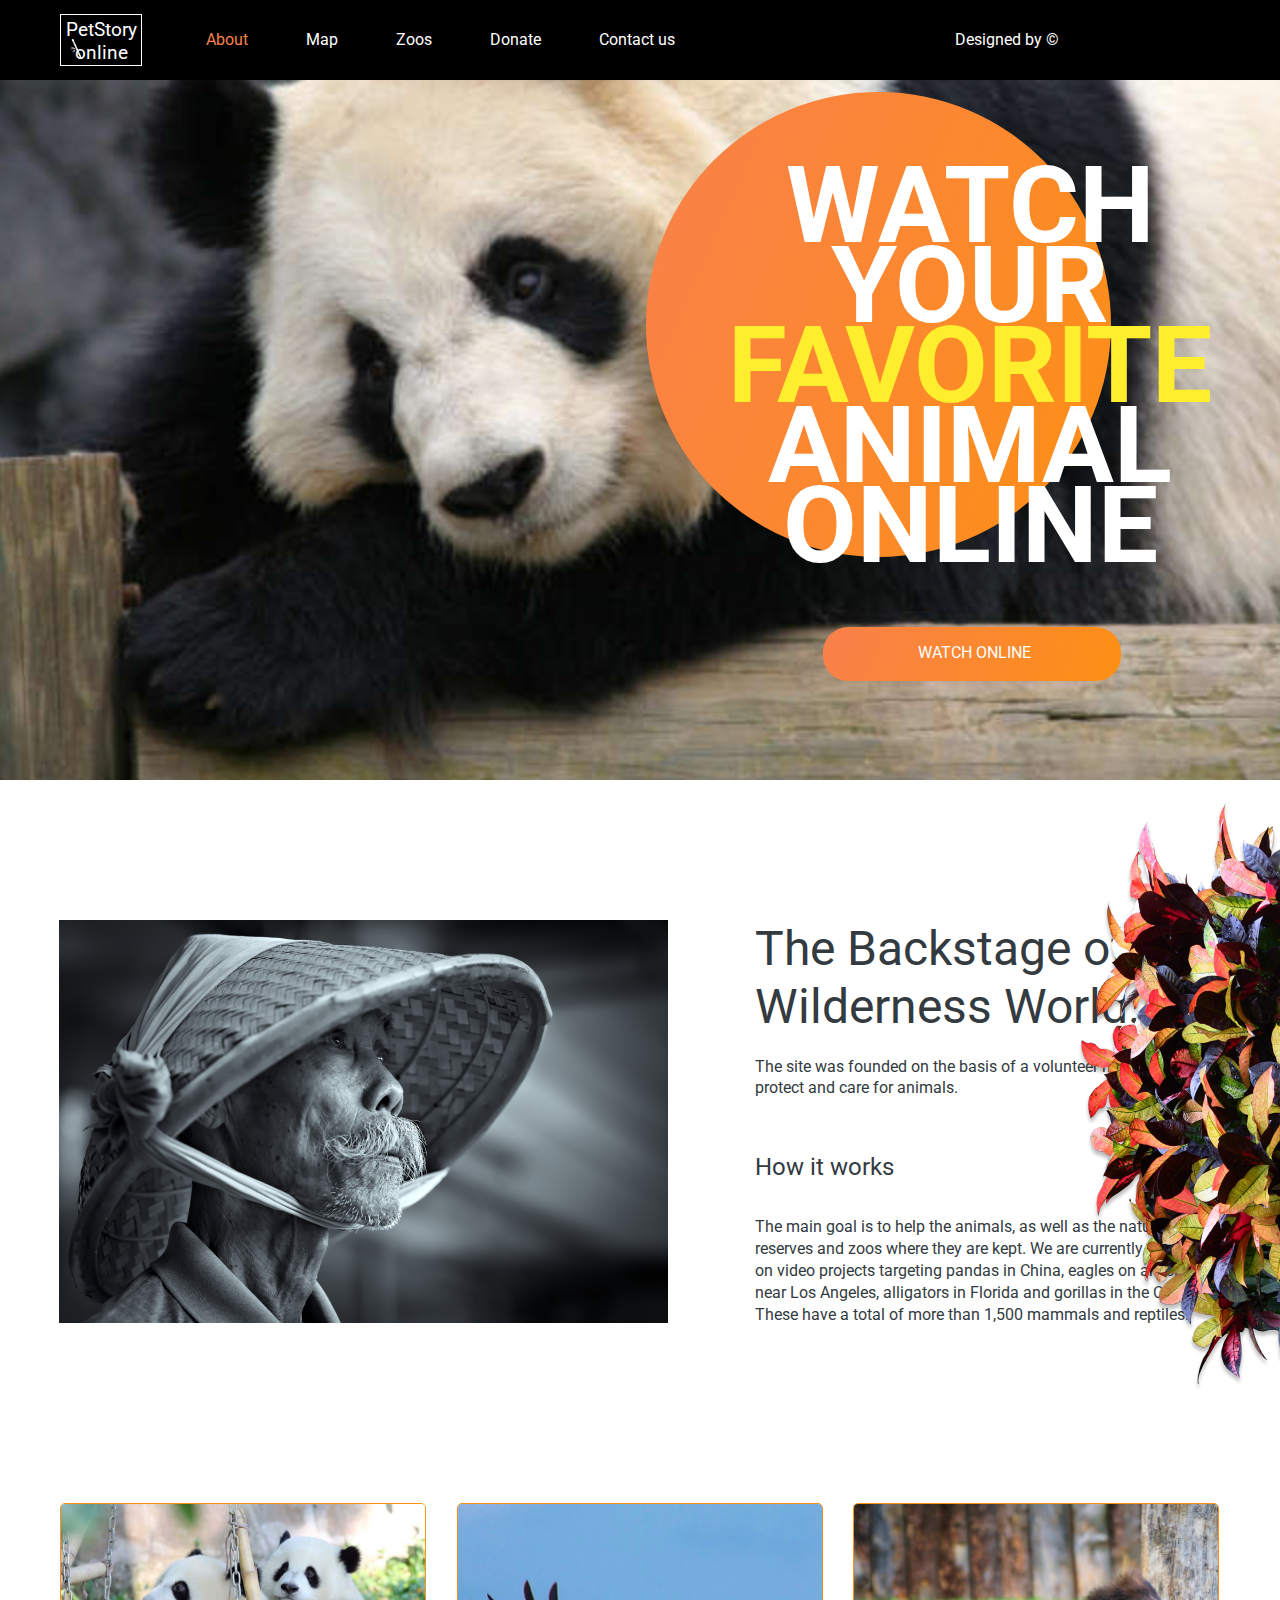
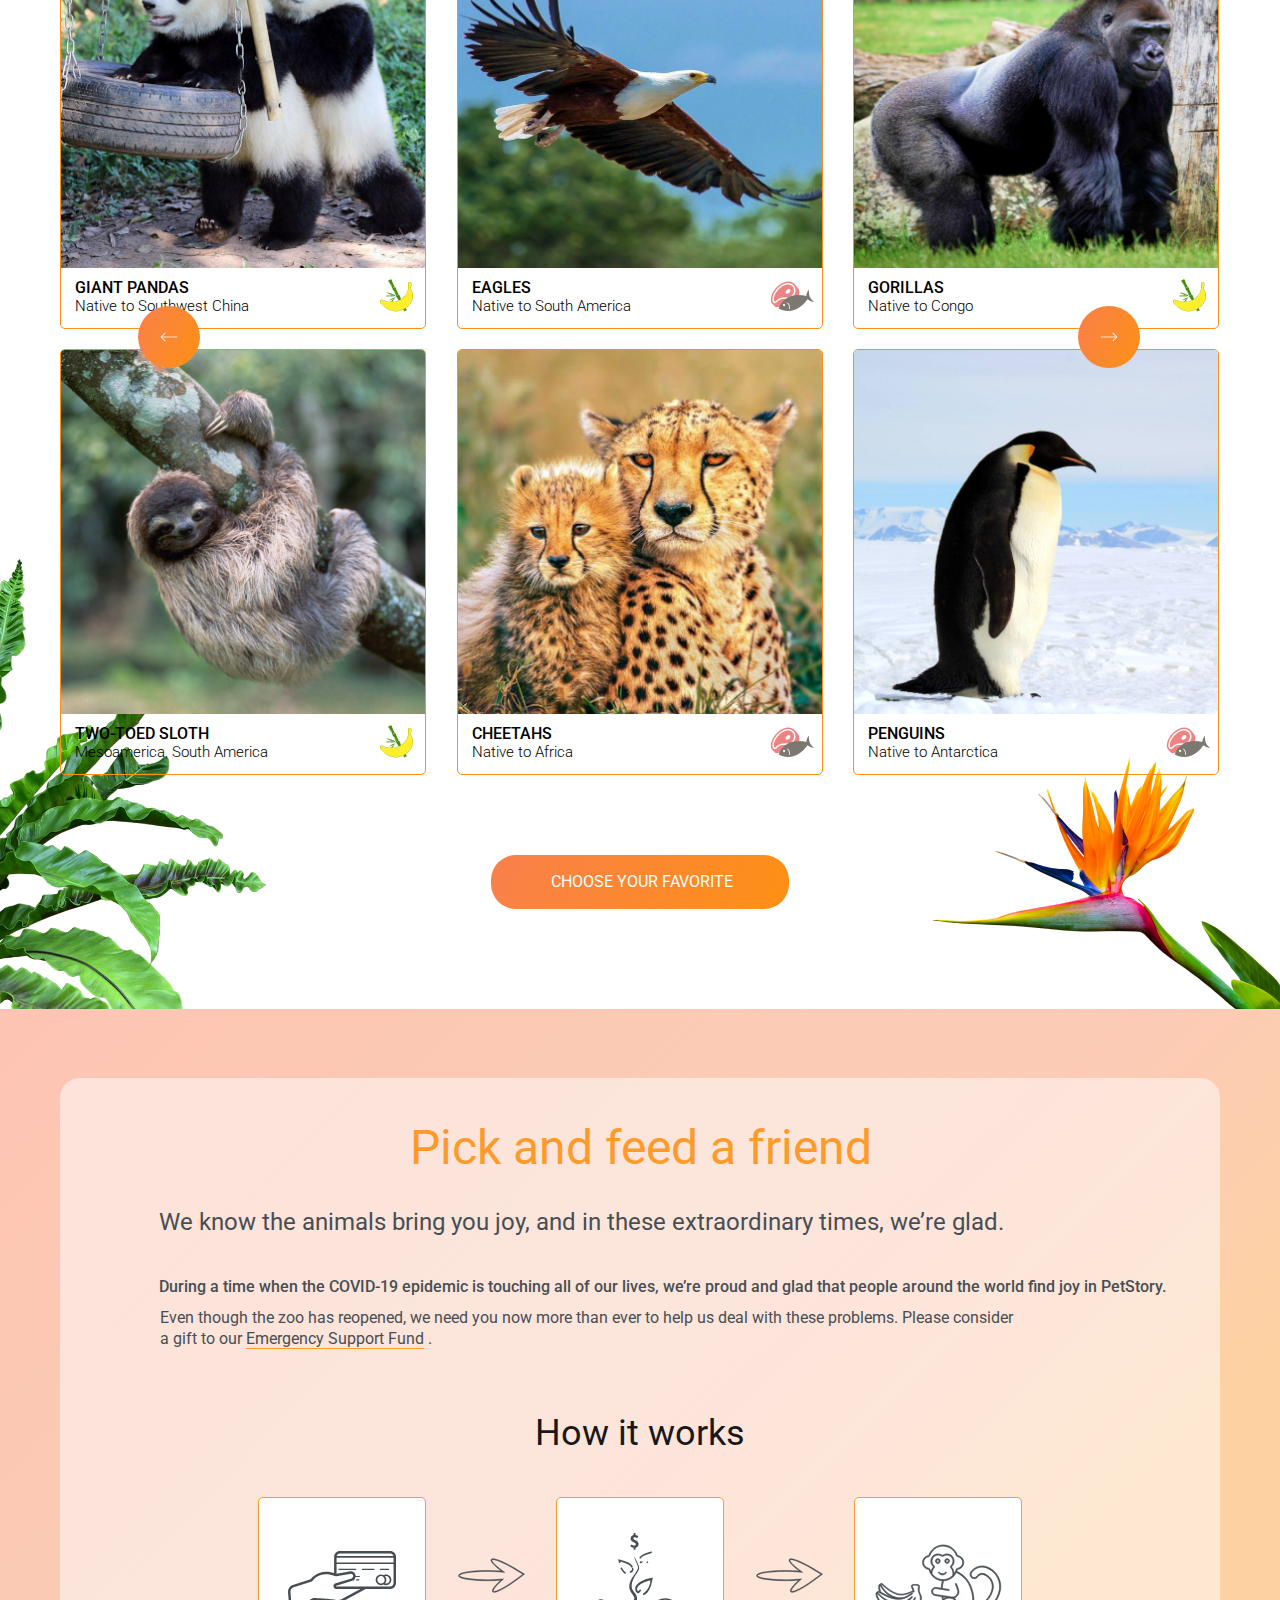
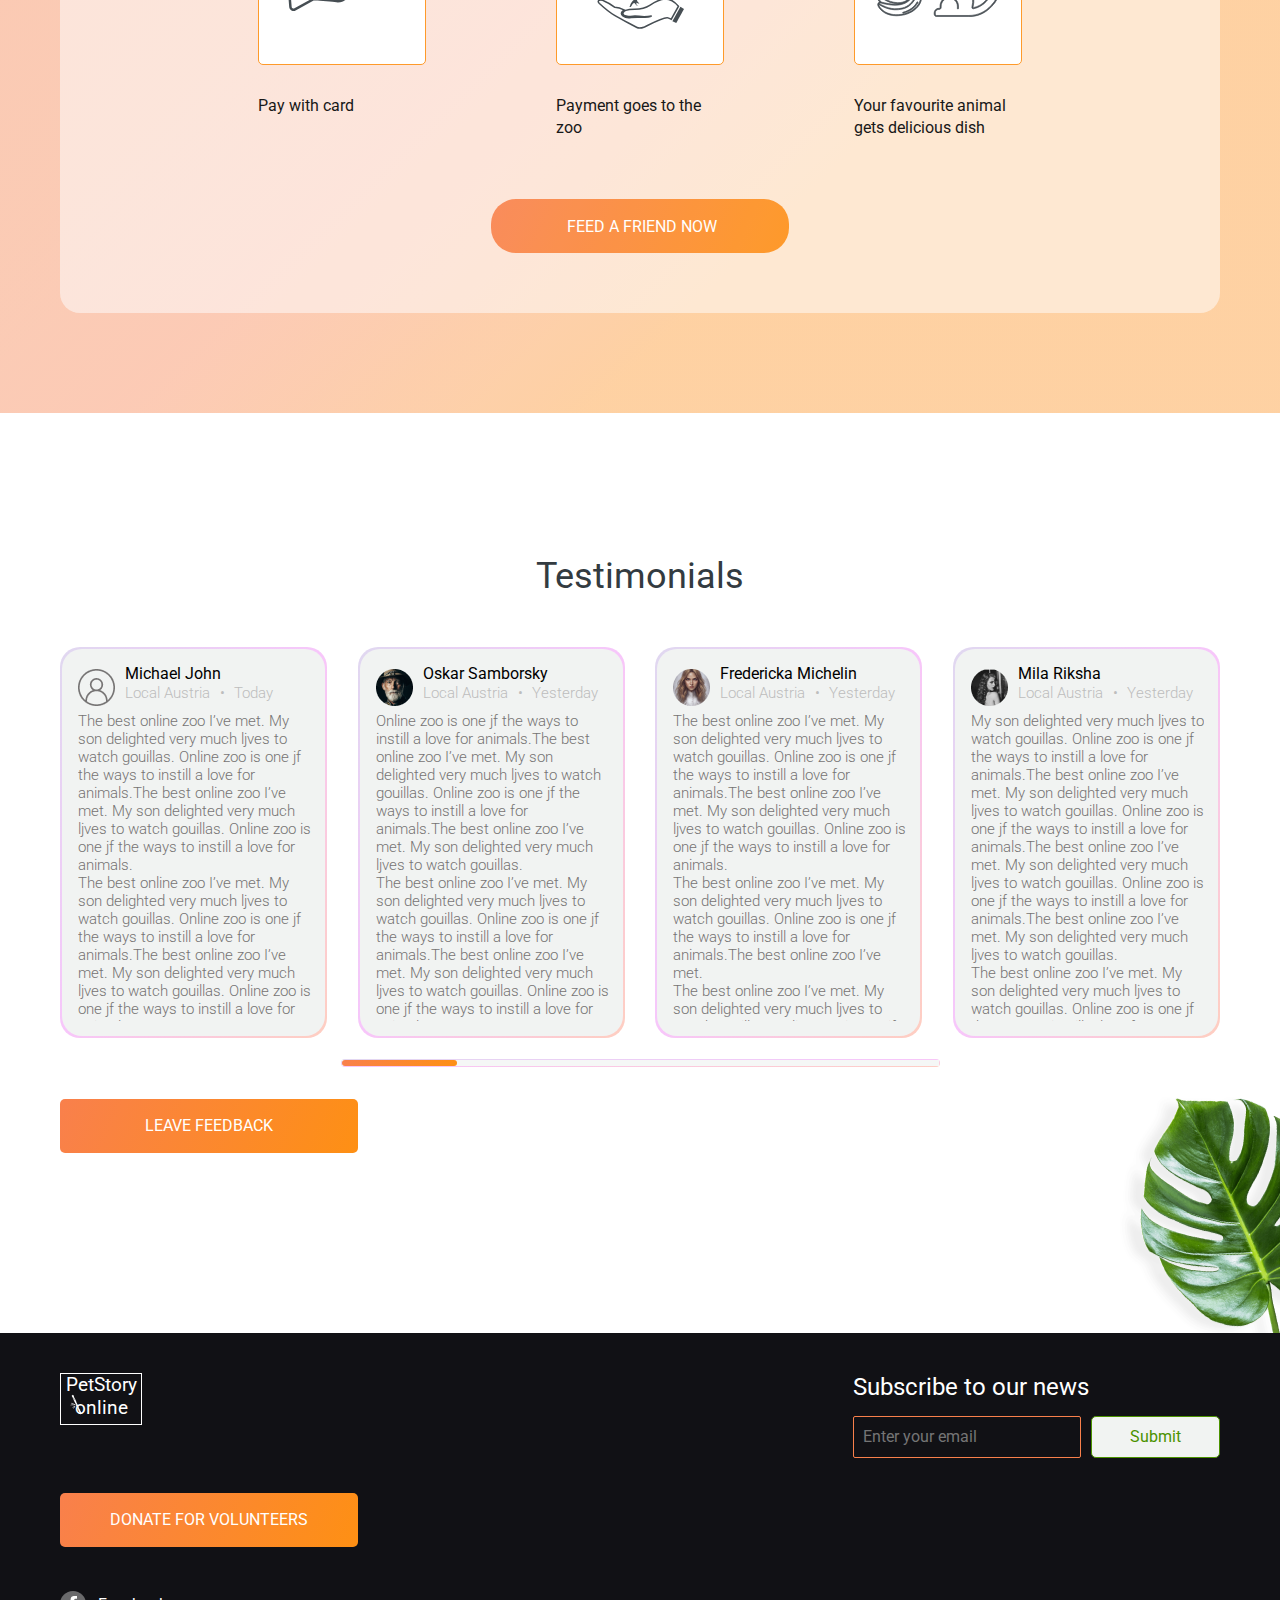
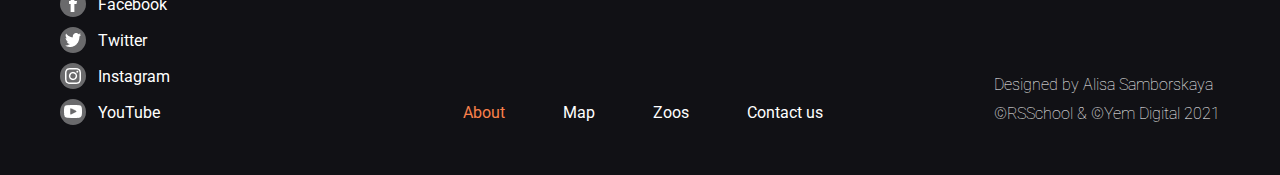
==== pages/main/index.html @ 0a49f2f3 "docs: upload files to gh" ====
<!DOCTYPE html>
<html lang="en">
<head>
    <meta charset="UTF-8">
    <meta http-equiv="X-UA-Compatible" content="IE=edge">
    <meta name="viewport" content="width=device-width, initial-scale=1.0">
    <link rel="stylesheet" href="./styles.css">
    <link href="https://fonts.googleapis.com/css2?family=Roboto:wght@300;400;500;700&display=swap" rel="stylesheet">
    <title>Online Zoo
    </title>
</head>
<body>
    <header>
        <div class="banner">
            <nav class="navbar ">
                <div class="container">
                    <a href="./index.html" class="logo">
                        <h1>PetStory online</h1>
                        <img src="../../assets/icons/bamboo.png" alt="bamboo" class="bamboo-icon">
                    </a>
                    <ul class="nav-menu">
                        <li class="menu">
                            <a href="./index.html" class="link">About</a>
                        </li>
                        <li class="menu">
                            <a href="#">Map</a>
                        </li>
                        <li class="menu">
                            <a href="#">Zoos</a>
                        </li>
                        <li class="menu">
                            <a href="../donate/donate.html">Donate</a>
                        </li>
                        <li class="menu">
                            <a href="#">Contact us</a>
                        </li>
                        <li class="menu">
                            <a href="https://www.figma.com/file/jfEFwkXVj1WRq7sUHDr8os/PetStory-online?node-id=0%3A1&t=dqIkm6jCQcQfZmnu-0" class="figma">Designed by ©</a>
                        </li>
                    </ul>
                </div>
            </nav>
            <div class="hero">
                <div class="inner-hero container">
                    <div class="circle">
                        <div class="promo">
                            Watch your <span class="yellow">favorite</span><br>animal online
                        <button class="btn-default">Watch online</button>
                        </div>
                    </div>
                </div>
            </div>
        </div>
    </header>
    <main>
        <section class="backstage">
            <img src="../../assets/images/flower_foto_right.png" alt="flower-photo" class="flower-photo">
            <div class="inner-backstage container">
                <img src="../../assets/images/bamboo-cap.png" alt="man with bamboo cap" class="backstage-img">
                <div class="backstage-content">
                    <h2>The Backstage of the Wilderness World.</h2>
                    <p class="paragraph1">The site was founded on the basis of a volunteer movement to protect and care for animals.</p>
                    <h4 class="line3">How it works </h4>
                    <p class="paragraph2">The main goal is to help the animals, as well as the nature reserves and zoos where they are kept. We are currently working on video projects targeting pandas in China, eagles on an island near Los Angeles, alligators in Florida and gorillas in the Congo. These have a total of more than 1,500 mammals and reptiles.</p>
                </div>
            </div>
        </section>
        <section class="animals">
            <div class="container">
                <div class="animals-tile">
                    <div class="animal-card pandas">
                        <img class="animal-card-photo animal-card-img" src="../../assets/images/pandas.png" alt="pandas">
                        <div class="card-description">
                            <div class="text-holder">
                                <p class="animal-card-name">Giant Pandas</p>
                                <p class="animal-card-habitat">Native to Southwest China</p>
                            </div>
                            <img class="animal-card-food banana" src="../../assets/icons/banana-bamboo_icon.png" alt="banana icon">
                        </div>
                    </div>
                    <div class="animal-card eagle">
                        <img class="animal-card-photo animal-card-img" src="../../assets/images/eagle.png" alt="eagle">
                        <div class="card-description">
                            <div class="text-holder">
                                <p class="animal-card-name">Eagles</p>
                                <p class="animal-card-habitat">Native to South America</p>
                            </div>
                            <img class="animal-card-food meat" src="../../assets/icons/meat-fish_icon.png" alt="meat icon">
                        </div>
                    </div>
                    <div class="animal-card gorilla">
                        <img class="animal-card-photo animal-card-img" src="../../assets/images/gorrila.png" alt="gorilla">
                        <div class="card-description">
                            <div class="text-holder">
                                <p class="animal-card-name">Gorillas</p>
                                <p class="animal-card-habitat">Native to Congo</p>
                            </div>
                            <img class="animal-card-food banana" src="../../assets/icons/banana-bamboo_icon.png" alt="banana icon">
                        </div>
                    </div>
                    <div class="animal-card sloth">
                        <img class="animal-card-photo animal-card-img" src="../../assets/images/sloth.png" alt="sloth">
                        <div class="card-description">
                            <div class="text-holder">
                                <p class="animal-card-name">Two-toed Sloth</p>
                                <p class="animal-card-habitat">Mesoamerica, South America</p>
                            </div>
                            <img class="animal-card-food banana" src="../../assets/icons/banana-bamboo_icon.png" alt="banana icon">
                        </div>
                    </div>
                    <div class="animal-card cheetahs">
                        <img class="animal-card-photo animal-card-img" src="../../assets/images/cheetaz.png" alt="cheetahs">
                        <div class="card-description">
                            <div class="text-holder">
                                <p class="animal-card-name">Cheetahs</p>
                                <p class="animal-card-habitat">Native to Africa</p>
                            </div>
                            <img class="animal-card-food meat" src="../../assets/icons/meat-fish_icon.png" alt="meat icon">
                        </div>
                    </div>
                    <div class="animal-card gorilla2">
                        <img class="animal-card-photo animal-card-img" src="../../assets/images/gorrila.png" alt="gorilla">
                        <div class="card-description">
                            <div class="text-holder">
                                <p class="animal-card-name">Gorillas</p>
                                <p class="animal-card-habitat">Native to Congo</p>
                            </div>
                            <img class="animal-card-food banana" src="../../assets/icons/banana-bamboo_icon.png" alt="banana icon">
                        </div>
                    </div>
                    <div class="animal-card aligator">
                        <img class="animal-card-photo animal-card-img" src="../../assets/images/aligator.png" alt="aligator">
                        <div class="card-description">
                            <div class="text-holder">
                                <p class="animal-card-name">Alligators</p>
                                <p class="animal-card-habitat">Native to Southeastern U. S.</p>
                            </div>
                            <img class="animal-card-food meat" src="../../assets/icons/meat-fish_icon.png" alt="meat icon">
                        </div>
                    </div>
                    <div class="animal-card penguin">
                        <img class="animal-card-photo animal-card-img" src="../../assets/images/penguin.png" alt="penguin">
                        <div class="card-description">
                            <div class="text-holder">
                                <p class="animal-card-name">Penguins</p>
                                <p class="animal-card-habitat">Native to Antarctica</p>
                            </div>
                            <img class="animal-card-food meat" src="../../assets/icons/meat-fish_icon.png" alt="meat icon">
                        </div>
                    </div>
                </div>
                <button class="btn-default">Choose your favorite</button>
            </div>
            <div class="arrows arrow-bubble arrow-left">
                <img src="../../assets/icons/left-arrow.png" alt="left arrow">
            </div>
            <div class="arrows arrow-bubble arrow-right">
                <img src="../../assets/icons/right-arrow.png" alt="right arrow">
            </div>
        </section>
        <section class="pick-and-feed">
            <div class="inner-pick-feed container">
                <h2>Pick and feed a friend</h2>
                <div class="pick-and-feed-text-block">
                    <p class="subtitle1">We know the animals bring you joy, and in these extraordinary times, we’re glad.</p>
                    <p class="subtitle2">During a time when the COVID-19 epidemic is touching all of our lives, we’re proud and glad that people around the world find joy in PetStory.</p>
                    <p class="subtitle3">Even though the zoo has reopened, we need you now more than ever to help us deal with these problems. Please consider a gift to our <a href="../donate/donate.html">Emergency Support Fund</a> .</p>
                </div>
                <h3>How it works</h3>
                <div class="payment-scheme container">
                    <div class="payment-block">
                        <div class="payment-block-pic">
                            <img src="../../assets/icons/pay.svg" alt="pay icon">
                        </div>
                        <p class="payment-block-description">Pay with card</p>
                    </div>
                    <img class="white-arrow" src="../../assets/icons/pick-arrow-white.svg" alt="arrow">
                    <div class="payment-block">
                        <div class="payment-block-pic">
                            <img src="../../assets/icons/pay_hand.svg" alt="pay icon">
                        </div>
                        <p class="payment-block-description">Payment goes to the zoo</p>
                    </div>
                    <img class="white-arrow" src="../../assets/icons/pick-arrow-white.svg" alt="arrow">
                    <div class="payment-block">
                        <div class="payment-block-pic">
                            <img src="../../assets/icons/monkey.svg" alt="pay icon">
                        </div>
                        <p class="payment-block-description">Your favourite animal gets delicious dish</p>
                    </div>
                </div>
                <a href="../donate/donate.html">
                    <button class="btn-default">Feed a friend now</button>
                </a>
            </div>
        </section>
        <section class="testimonials">
            <div class="inner-testimonials container">
                <h3>Testimonials</h3>
                <div class="testimonials-block">
                    <div class="testimonial-cards-block">
                        <a href="#" class="testimonial-card">
                            <div class="testimonial-card-content">
                                <div class="testimonial-card-header">
                                    <img class="user-picture" src="../../assets/icons/user1.png" alt="user picture">
                                    <div class="card-header-text">
                                        <div class="header-text-name">Michael John</div>
                                        <div class="header-text-location">Local Austria
                                            <span class="dot">•</span>
                                        </div>
                                        <div class="header-text-time">Today</div>
                                    </div>
                                </div>
                                <p class="testimonial-text">The best online zoo I’ve met. My son delighted very much ljves to watch gouillas. Online zoo is one jf the ways to instill a love for animals.The best online zoo I’ve met. My son delighted very much ljves to watch gouillas. Online zoo is one jf the ways to instill a love for animals. <br>
                                    The best online zoo I’ve met. My son delighted very much ljves to watch gouillas. Online zoo is one jf the ways to instill a love for animals.The best online zoo I’ve met. My son delighted very much ljves to watch gouillas. Online zoo is one jf the ways to instill a love for animals.
                                </p>
                            </div>
                        </a>
                        <a href="#" class="testimonial-card">
                            <div class="testimonial-card-content">
                                <div class="testimonial-card-header">
                                    <img class="user-picture" src="../../assets/icons/user2.png" alt="user picture">
                                    <div class="card-header-text">
                                        <div class="header-text-name">Oskar Samborsky</div>
                                        <div class="header-text-location">Local Austria
                                            <span class="dot">•</span>
                                        </div>
                                        <div class="header-text-time">Yesterday</div>
                                    </div>
                                </div>
                                <p class="testimonial-text">Online zoo is one jf the ways to instill a love for animals.The best online zoo I’ve met. My son delighted very much ljves to watch gouillas. Online zoo is one jf the ways to instill a love for animals.The best online zoo I’ve met. My son delighted very much ljves to watch gouillas. <br>
                                    The best online zoo I’ve met. My son delighted very much ljves to watch gouillas. Online zoo is one jf the ways to instill a love for animals.The best online zoo I’ve met. My son delighted very much ljves to watch gouillas. Online zoo is one jf the ways to instill a love for animals.<br>
                                    The best online zoo I’ve met. My son delighted very much ljves to watch gouillas. Online zoo is one jf the ways to instill a love for animals.The best online zoo I’ve met. My son delighted very much ljves to watch gouillas. Online zoo is one jf the ways to instill a love for animals.
                                </p>
                            </div>
                        </a>
                        <a href="#" class="testimonial-card">
                            <div class="testimonial-card-content">
                                <div class="testimonial-card-header">
                                    <img class="user-picture" src="../../assets/icons/user3.png" alt="user picture">
                                    <div class="card-header-text">
                                        <div class="header-text-name">Fredericka Michelin</div>
                                        <div class="header-text-location">Local Austria
                                            <span class="dot">•</span>
                                        </div>
                                        <div class="header-text-time">Yesterday</div>
                                    </div>
                                </div>
                                <p class="testimonial-text">The best online zoo I’ve met. My son delighted very much ljves to watch gouillas. Online zoo is one jf the ways to instill a love for animals.The best online zoo I’ve met. My son delighted very much ljves to watch gouillas. Online zoo is one jf the ways to instill a love for animals.<br>
                                    The best online zoo I’ve met. My son delighted very much ljves to watch gouillas. Online zoo is one jf the ways to instill a love for animals.The best online zoo I’ve met.<br>
                                    The best online zoo I’ve met. My son delighted very much ljves to watch gouillas. Online zoo is one jf the ways to instill a love for animals.The best online zoo I’ve met. My son delighted very much ljves to watch gouillas. Online zoo is one jf the ways to instill a love for animals.
                                </p>
                            </div>
                        </a>
                        <a href="#" class="testimonial-card">
                            <div class="testimonial-card-content">
                                <div class="testimonial-card-header">
                                    <img class="user-picture" src="../../assets/icons/user4.png" alt="user picture">
                                    <div class="card-header-text">
                                        <div class="header-text-name">Mila Riksha</div>
                                        <div class="header-text-location">Local Austria
                                            <span class="dot">•</span>
                                        </div>
                                        <div class="header-text-time">Yesterday</div>
                                    </div>
                                </div>
                                <p class="testimonial-text">My son delighted very much ljves to watch gouillas. Online zoo is one jf the ways to instill a love for animals.The best online zoo I’ve met. My son delighted very much ljves to watch gouillas. Online zoo is one jf the ways to instill a love for animals.The best online zoo I’ve met. My son delighted very much ljves to watch gouillas. Online zoo is one jf the ways to instill a love for animals.The best online zoo I’ve met. My son delighted very much ljves to watch gouillas.<br>
                                    The best online zoo I’ve met. My son delighted very much ljves to watch gouillas. Online zoo is one jf the ways to instill a love for animals.The best online zoo I’ve met. My son delighted very much ljves to watch gouillas. Online zoo is one jf the ways to instill a love for animals.
                                </p>
                            </div>
                        </a>
                    </div>
                    <div class="slider">
                        <input class="progress-bar" type="range" min="0" max="7" value="0" step="1">
                    </div>
                </div>
                <button class="btn-square"> Leave feedback</button>
            </div>
        </section>
    </main>
    <footer class="footer">
        <div class="inner-footer container">
            <div class="footer-top">
                <div class="footer-top-left">
                    <div class="footer-logo">
                        <a href="./index.html">
                            <h4 class="footer-logo-text">PetStory online</h4>
                            <img class="footer-logo-icon" src="../../assets/icons/bamboo.png" alt="bamboo icon">
                        </a>
                    </div>
                    <div class="donate-btn">
                        <a href="../donate/donate.html">
                            <button class="btn-square">Donate for volunteers</button>
                        </a>
                    </div>
                </div>
                <div class="footer-top-right">
                    <p class="subscribe">Subscribe to our news</p>
                    <form class="form" action>
                        <label for="email">
                            <input class="email" type="email" id="email" placeholder="Enter your email" required>
                        </label>
                        <button class="btn-submit" type="submit">Submit</button>
                    </form>
                </div>
            </div>
            <div class="footer-bottom">
                <div class="footer-bottom-left">
                    <div class="social-networs">
                        <a href="https://www.facebook.com" class="network-item">
                            <div class="network-icon">
                                <img src="../../assets/icons/facebook.png" alt="facebook">
                            </div>
                            <div class="network-title">Facebook</div>
                        </a>
                        <a href="https://www.twitter.com" class="network-item">
                            <div class="network-icon">
                                <img src="../../assets/icons/twitter.png" alt="twitter">
                            </div>
                            <div class="network-title">Twitter</div>
                        </a>
                        <a href="https://www.instagram.com" class="network-item">
                            <div class="network-icon">
                                <img src="../../assets/icons/instagram.png" alt="instagram">
                            </div>
                            <div class="network-title">Instagram</div>
                        </a>
                        <a href="https://www.youtube.com" class="network-item">
                            <div class="network-icon">
                                <img src="../../assets/icons/youtube.png" alt="youtube">
                            </div>
                            <div class="network-title">YouTube</div>
                        </a>
                    </div>
                </div>
                <div class="footer-nav">
                    <nav class="footer-navbar">
                        <ul class="footer-menu">
                            <li class="footer-menu-item">
                                <a href="./index.html" class="link">About</a>
                            </li>
                            <li class="footer-menu-item">
                                <a href="#">Map</a>
                            </li>
                            <li class="footer-menu-item">
                                <a href="#">Zoos</a>
                            </li>
                            <li class="footer-menu-item">
                                <a href="#">Contact us</a>
                            </li>
                        </ul>
                    </nav>
                </div>
                <div class="designed-block">
                    <div class="author">Designed by Alisa Samborskaya</div>
                    <div class="RSS">©RSSchool & ©Yem Digital 2021</div>
                </div>
            </div>
    </footer>
</body>
</html>
---- pages/main/styles.css ----
* {
    margin: 0;
    padding: 0;
    box-sizing: border-box;
}

body {
    font-family: "Roboto", sans-serif;
    font-size: 16px;
}

.container {
    max-width: 1160px;
    margin: 0 auto;
}

@media (max-width: 1220px) {
    .container {
        max-width: calc(100% - 60px);
    }
}

@media (max-width: 768px) {
    .container {
        max-width: calc(100% - 40px);
    }
}

h2 {
    font-weight: 400;
    font-size: 48px;
    line-height: 120%;
}

h3 {
    font-weight: 400;
    font-size: 36px;
    line-height: 130%;
}

.btn-default {
    width: 298px;
    height: 54px;
    background: linear-gradient(113.96deg, #F9804B 1.49%, #FE9013 101.44%);
    border: none;
    border-radius: 25px;
    font-family: "Roboto", sans-serif;
    font-size: 16px;
    line-height: 140%;
    text-align: center;
    text-transform: uppercase;
    color: #FFFFFF;
    cursor: pointer;
}

.btn-square {
    width: 298px;
    height: 54px;
    background: linear-gradient(113.96deg, #F9804B 1.49%, #FE9013 101.44%);
    border: none;
    border-radius: 5px;
    font-family: "Roboto", sans-serif;
    font-size: 16px;
    line-height: 140%;
    text-align: center;
    text-transform: uppercase;
    color: #FFFFFF;
    cursor: pointer;
}

/* header */

.banner {
    position: relative;
    height: 780px;
    background: url(../../assets/images/Giant\ Panda.png) center/cover no-repeat;
}

@media (max-width: 1220px) {
    .banner {
        height: 584px;
    }
}

.navbar {
    position: relative;
    height: 80px;
    background-color: #000;
    z-index: 3;
}

.logo {
    display: inline-block;
    position: relative;
    width: 82px;
    height: 52px;
    text-align: center;
    text-decoration: none;
    top: 14px;
}

h1 {
    font-weight: 400;
    font-size: 19.0245px;
    line-height: 120%;
    color: #fff;
    border: 1.18841px solid #fff;
    padding-top: 4px;
}

.bamboo-icon {
    position: absolute;
    left: 10px;
    top: 24px;
}

.nav-menu {
   display: inline-block;
   list-style: none;
   margin-left: 60px;
}

.menu {
    display: inline-block;
}

.menu:nth-child(n + 1) {
    margin-right: 54px;
}

@media (max-width: 1220px) {
    .menu:nth-child(n + 1) {
        margin-right: 44px;
    }
}

.menu:last-of-type {
    position: absolute;
    right: 167px;
}

@media (max-width: 1220px) {
    .menu:last-of-type {
        right: -13px;
    }
}

.menu a {
    line-height: 140%;
    color: #fff;
    text-decoration: none;
}

.menu:first-child .link {
    color: #F9804B;
}

.inner-hero {
    position: relative;
}

.circle {
    position: relative;
    width: 465px;
    height: 465px;
    left: 586px;
    top: 12px;
    background: linear-gradient(113.96deg, #F9804B 1.49%, #FE9013 101.44%);
    border-radius: 50%;
}

@media (max-width: 1220px) {
    .circle {
        width: 367px;
        height: 367px;
        left: 426px;
        top: -10px;
    }
}

.promo {
    position: absolute;
    width: 500.31px;
    height: 400px;
    left: 74px;
    top: 74px;
    font-weight: 700;
    font-size: 106.5px;
    line-height: 75%;
    text-align: center;
    text-transform: uppercase;
    color: #fff;
}

@media (max-width: 1220px) {
    .promo {
        width: 400.25px;
        height: 320px;
        font-size: 85px;
        left: 58px;
        top: 55px;
    }
}

.yellow {
    color: #FFEE2E;
}

.circle .btn-default {
    position: relative;
    top: 17px;
    left: 2px;
    padding-left: 4px;
}

@media (max-width: 1220px) {
    .hero .btn-default {
        left: 0;
        top: 11px;
    }
}

/* backstage */

.backstage {
    position: relative;
}
.flower-photo {
    position: absolute;
    right: 0;
    top: 12px;
}

@media (max-width: 1220px) {
    .flower-photo {
        display: none;
    }
}

.inner-backstage {
    display: grid;
    grid-template-columns: 1fr 1fr;
    gap: 87px;
    align-items: center;
    padding-top: 140px;
    padding-bottom: 90px;
}

@media (max-width: 1220px) {
    .inner-backstage {
        gap: 32px;
        padding-top: 100px;
        padding-bottom: 100px;
    }
}

.backstage-content {
    color: #333B41;
    height: 403px;
}

@media (max-width:1220px) {
    .backstage-content {
        height: 427px;
    }
}

.backstage-img {
    width: 609px;
    height: 403px;
    margin-left: -1px;
}

@media (max-width: 1220px) {
    .backstage-img {
        width: 455px;
        height: 408px;
        object-fit: cover;
    }
}

.paragraph1 {
    padding-top: 22px;
    font-weight: 400;
    line-height: 130%;
}

.line3 {
    font-weight: 400;
    font-size: 24px;
    line-height: 120%;
    padding-top: 54px;
}

.paragraph2 {
    font-style: normal;
    font-size: 16px;
    padding-top: 34px;
    font-weight: 400;
    line-height: 138%;
}

/* animal-cards */

.animals {
    position: relative;
    background: url(../../assets/images/palm_foto.png) bottom 0 left 0, url(../../assets/images/strelitzia.png) bottom 0 right 0;
    background-repeat: no-repeat;
    padding-top: 90px;
    padding-bottom: 84px;
}

@media (max-width: 1220px) {
    .animals {
        padding-top: 42px;
        background: url(../../assets/images/palm_foto\(2\).png) bottom 0 left 0, url(../../assets/images/strelitzia.png) bottom right/ 241px 180px;
        background-repeat: no-repeat;
        padding-bottom: 124px;
    }
}

.animals-tile {
    display: grid;
    grid-template-columns: repeat(3, 1fr);
    gap: 20px 30px;
    height: 872px;
}

@media (max-width: 1220px) {
    .animals-tile {
        height: 801px;
        gap: 92px 29px;
    }
}

.animal-card {
    position: relative;
    height: 426px;
    width: 366px;
    border: 1px solid #FE9013;
    border-radius: 5px;
    overflow: hidden;
}

@media (max-width: 1220px) {
    .animal-card {
        height: 354px;
        width: 294px;
    }
}

.gorilla2, .aligator {
    display: none;
}

@media (max-width: 1220px) {
    .pandas {
        display: block;
    }
    .eagle {
        display: block;
    }
    .gorilla {
        display: none;
    }
    .sloth {
        display: none;
    }
    .cheetahs {
        display: block;
    }
    .gorilla2 {
        display: block;
    }
    .aligator {
        display: block;
    }
}

.animal-card-photo {
    width: 100%;
}

.card-description {
    display: flex;
    justify-content: space-between;
    height: 60px;
    padding-top: 5px;
    padding-left: 14px;
}

@media (max-width: 1220px) {
    .card-description {
        padding-top: 5px;
        padding-left: 16px;
    }
}

.animal-card-name {
    font-weight: 500;
    font-size: 16px;
    line-height: 140%;
    text-transform: uppercase;
    color: #000;
}

.animal-card-habitat {
    font-weight: 300;
    font-size: 15px;
    line-height: 95%;
    color: #000;
}

.animal-card-food.meat {
   height: 100%;
   padding-right: 8px;
   padding-bottom: 17px;
}

.animal-card-food.banana {
    height: 100%;
    padding: 2px 12px 16px 5px;
}

.animals .btn-default {
    display: block;
    margin: 80px auto 16px;
    padding-left: 4px;
}

.arrows {
    display: flex;
    justify-content: space-between;
    position: absolute;
}

.arrow-bubble {
    width: 62px;
    height: 62px;
    top: 493px;
    display: flex;
    align-items: center;
    justify-content: center;
    border-radius: 50%;
    background: linear-gradient(113.96deg, #F9804B 1.49%, #FE9013 101.44%);
    cursor: pointer;
}

.arrow-left {
    left: 138px;
}

@media (max-width: 1220px) {
    .arrow-left {
        left: 353px;
        top: 411px;
    }
}

.arrow-right {
    right: 140px;
}

@media (max-width: 1220px) {
    .arrow-right {
        right: 352px;
        top: 411px;
    }
}

/* pick and feed */

.pick-and-feed {
    background: linear-gradient( 315.75deg, rgba(254, 210, 144, 0.7) 30.06%, #febdab 100.95%, rgba(254, 210, 144, 0.7) 106.36% ), linear-gradient( 315.75deg, rgba(254, 189, 171, 0.74) 30.06%, rgba(243, 169, 248, 0.66) 50.74%, #e0d8f0 80.49%, #eaf7fe 127.9%, #eaf7fe 149.54% ), linear-gradient( 315.75deg, rgba(254, 189, 171, 0.74) 30.06%, rgba(243, 169, 248, 0.66) 50.74%, #e0d8f0 80.49%, #eaf7fe 127.9%, #eaf7fe 149.54% );
    opacity: 0.9;
    padding-top: 69px;
    padding-bottom: 100px;
}

@media (max-width: 1220px) {
    .pick-and-feed {
        padding-top: 30px;
        padding-bottom: 50px;
    }
}

.inner-pick-feed {
    height: 835px;
    background: rgba(253, 253, 255, 0.52);
    border-radius: 20px;
    padding-top: 41px;
    padding-bottom: 16px;
}

@media (max-width: 1220px) {
    .inner-pick-feed {
        height: 796px;
        padding-top: 30px;
    }
}

.inner-pick-feed h2 {
    color: #FE9013;
    text-align: center;
    padding-left: 2px;
}

.pick-and-feed-text-block {
    color: #333B41;
    margin-left: 99px;
    margin-bottom: 60px;
}

@media (max-width: 1220px) {
    .pick-and-feed-text-block {
    margin-left: 49px;
    margin-bottom: 40px;
    }
}

.inner-pick-feed .subtitle1 {
    font-weight: 400;
    font-size: 24px;
    line-height: 120%;
    padding-top: 31px;
}

@media (max-width: 1220px) {
    .inner-pick-feed .subtitle1 {
        padding-top: 21px;
    }
}

.inner-pick-feed .subtitle2 {
    font-weight: 500;
    font-size: 16px;
    line-height: 130%;
    padding-top: 41px;
}

@media (max-width: 1220px) {
    .inner-pick-feed .subtitle2 {
        padding-top: 21px;
        margin-right: 78px;
    }
}

.inner-pick-feed .subtitle3 {
    font-weight: 400;
    font-size: 16px;
    line-height: 130%;
    padding-top: 10px;
    padding-left: 1px;
    margin-right: 198px;
}

@media (max-width: 1220px) {
    .inner-pick-feed .subtitle3 {
        padding-top: 10px;
        padding-left: 0;
        margin-right: 68px;
    }
}

.inner-pick-feed .subtitle3 a {
    color: #333B41;
    border-bottom: 1px solid #FE9013;
}

.inner-pick-feed h3 {
    margin-bottom: 40px;
    text-align: center;
}

.payment-scheme {
    max-width: 764px;
    display: flex;
    justify-content: space-between;
    margin-bottom: 60px;
}

@media (max-width: 1220px) {
    .payment-scheme {
        margin-bottom: 70px;
    }
}

.payment-block {
    width: 168px;
}

.payment-block-pic {
    width: 168px;
    height: 168px;
    border-radius: 5px;
    border: 1px solid #FE9013;
    background: #fff;
    display: flex;
    justify-content: center;
    align-items: center;
}

.payment-block-description {
    font-weight: 400;
    font-size: 16px;
    line-height: 140%;
    padding-top: 30px;
}

.white-arrow {
    width: 69px;
    height: 35.08px;
    margin-top: 61px;
}

.pick-and-feed a {
    text-decoration-line: none;
}

.inner-pick-feed .btn-default {
    display: block;
    margin: 0 auto;
    padding-left: 4px;
    padding-top: 2px;
}

/* testimonials */

.testimonials {
    background: url(../../assets/images/leaf_foto.png) 100% 126% no-repeat;
}

@media (max-width: 1220px) {
    .testimonials {
        background-position: 100% 116%;
        background-size: 200px 321px;
    }
}

.inner-testimonials {
    padding-top: 140px;
    padding-bottom: 180px;
}

@media (max-width: 1220px) {
    .inner-testimonials {
        padding-top: 100px;
        padding-bottom: 140px;
    }
}

.inner-testimonials h3 {
    color: #333B41;
    text-align: center;
    margin-bottom: 47px;
}

@media (max-width: 1220px) {
    .inner-testimonials h3 {
        margin-bottom: 30px;
    }
}

.testimonials-block {
    display: flex;
    flex-direction: column;
    justify-content: flex-start;
    align-items: center;
    margin-bottom: 32px;
}

@media (max-width: 1220px) {
    .testimonials-block {
        margin-bottom: 52px;
    }
}

.testimonial-cards-block {
    display: grid;
    grid-template-rows: 1fr;
    grid-template-columns: repeat(4, 1fr);
    grid-column-gap: 30px;
    width: 100%;
    overflow: hidden;
}

.testimonial-cards-block a {
    text-decoration: none;
}

.testimonial-card {
    width: 267px;
    height: 391px;
    border-radius: 20px;
    padding: 2px;
    background: linear-gradient( to right bottom, rgb(224, 216, 240), rgba(243, 169, 248, 0.66), rgba(254, 189, 171, 0.74) );
}

@media (max-width: 1220px) {
    .testimonial-card {
        width: 293px;
    }
}

.testimonial-card-content {
    height: 100%;
    width: 100%;
    background: #F1F3F2;
    border-radius: 20px;
    padding: 15px 14px 19px 16px;
    overflow: hidden;
}

@media (max-width: 1220px) {
    .testimonial-card-content {
        padding: 15px 16px 19px 16px;
    }
}

.testimonial-card-header {
    display: flex;
    justify-content: flex-start;
    align-items: center;
}

.card-header-text {
    padding-left: 10px;
    padding-bottom: 10px;
}

.header-text-name {
    font-weight: 400;
    font-size: 16px;
    line-height: 120%;
    color: #000;
}

.header-text-location,
.header-text-time {
    font-weight: 300;
    font-size: 15px;
    line-height: 120%;
    color: #BDBDBD;
    display: inline-block;
}

.dot {
    padding-left: 6px;
    padding-right: 5px;
}

.testimonial-text {
    height: 309px;
    font-weight: 300;
    font-size: 15px;
    line-height: 120%;
    text-align: left;
    text-decoration: none;
    color: #767474;
    overflow: hidden;
}

.slider {
    width: 599px;
    height: 8px;
    border-radius: 5px;
    background: linear-gradient(to right bottom, rgb(224, 216, 240), rgba(243, 169, 248, 0.66), rgba(254, 189, 171, 0.74));
    padding: 1px;
    margin-top: 21px;
}

@media (max-width: 1220px) {
    .slider {
        width: 390px;
        margin-top: 20px;
    }
}

.progress-bar {
    appearance: none;
    width: 100%;
    height: 100%;
    display: block;
    background: #F5F7F6;
}

.progress-bar::-webkit-slider-thumb {
    border-radius: 5px;
    height: 6px;
    width: 115.19px;
    background: linear-gradient(113.96deg, #f9804b 1.49%, #fe9013 101.44%);
    border: none;
    cursor: pointer;
    appearance: none;
}

@media (max-width: 1220px) {
    .progress-bar::-webkit-slider-thumb {
        width: 75px;
    }
}

.progress-bar::-webkit-slider-thumb:hover {
    background: #e47209;
}

.progress-bar::-webkit-slider-thumb:active {
    background: #4b9200;
}

/* footer */

.footer {
    background: #111115;
}

.inner-footer {
    padding-top: 40px;
    padding-bottom: 50px;
}

@media (max-width: 1220px) {
    .inner-footer {
        padding-top: 41px;
    }
}

.footer-top {
    display: flex;
    justify-content: space-between;
}

@media (max-width: 1220px) {
    .footer-top-right {
        padding-right: 32px;
    }
}

.footer-logo {
    position: relative;
    width: 82px;
    height: 52px;
    border: 1.18841px solid #fff;
    text-decoration: none;
    margin-bottom: 68px;
}

.footer-logo-text {
    font-weight: 400;
    font-size: 19.01px;
    line-height: 120%;
    text-align: center;
    color: #fff;
}

.footer-logo a {
    text-decoration: none;
}

.footer-logo-icon {
    position: absolute;
    bottom: 9px;
    left: 9px;
}

.donate-btn {
    margin-bottom: 44px;
}

@media (max-width: 1220px) {
    .donate-btn {
        margin-bottom: 46px;
    }
}

.subscribe {
    font-weight: 400;
    font-size: 24px;
    line-height: 120%;
    color: #fff;
    padding-bottom: 14px;
}

.form .email {
    width: 228px;
    height: 42px;
    margin-right: 6px;
    padding-left: 9px;
    border-radius: 2px;
    border: 0.7px solid;
    border-color: #f9804b;
    background-color: transparent;
    font-weight: 400;
    font-size: 16px;
    line-height: 120%;
    font-family: "Roboto", sans-serif;
    color: #bdbdbd;
}

.btn-submit {
    width: 129px;
    height: 42px;
    background: #f1f3f2;
    border: 1px solid #4b9200;
    border-radius: 5px;
    font-weight: 400;
    font-size: 16px;
    line-height: 120%;
    color: #4b9200;
    cursor: pointer;
    font-family: "Roboto", sans-serif;
}

.footer-bottom {
    display: flex;
    justify-content: space-between;
    align-items: flex-end;
}

@media (max-width: 1220px) {
    .footer-bottom-left {
        padding-left: 1px;
    }
}

.network-item {
    display: flex;
    width: 110px;
    text-decoration: none;
}

.network-item:nth-child(n + 2) {
    margin-top: 10px;
}

.network-icon {
    width: 26px;
    height: 26px;
    display: flex;
    justify-content: center;
    align-items: center;
    border-radius: 50%;
    background: rgba(196, 196, 196, 0.5);
}

.network-title {
    margin-left: 12px;
    align-self: flex-end;
    font-weight: 400;
    font-size: 16px;
    line-height: 140%;
    color: #fff;
}

.footer-navbar {
    display: inline-block;
 }

 .footer-menu {
    display: flex;
    vertical-align: middle;
    margin-left: 64px;
    list-style: none;
}

@media (max-width: 1220px) {
    .footer-menu {
        margin-left: 45px;
    }
}

.footer-menu-item:nth-child(n + 1) {
     margin-left: 58px;
 }

 @media (max-width: 1220px) {
    .footer-menu-item:nth-child(n + 1) {
        margin-left: 48px;
    }
 }

.footer-menu-item a {
     line-height: 140%;
     color: #fff;
     text-decoration: none;
}

.footer-menu-item:first-child .link {
     color: #F9804B;
}

.designed-block {
    font-weight: 100;
    font-size: 16px;
    line-height: 130%;
    color: #fff;
}

.author {
    margin-bottom: 8px;
}

@media (max-width: 1220px) {
    .author {
        margin-bottom: 10px;
    }
}
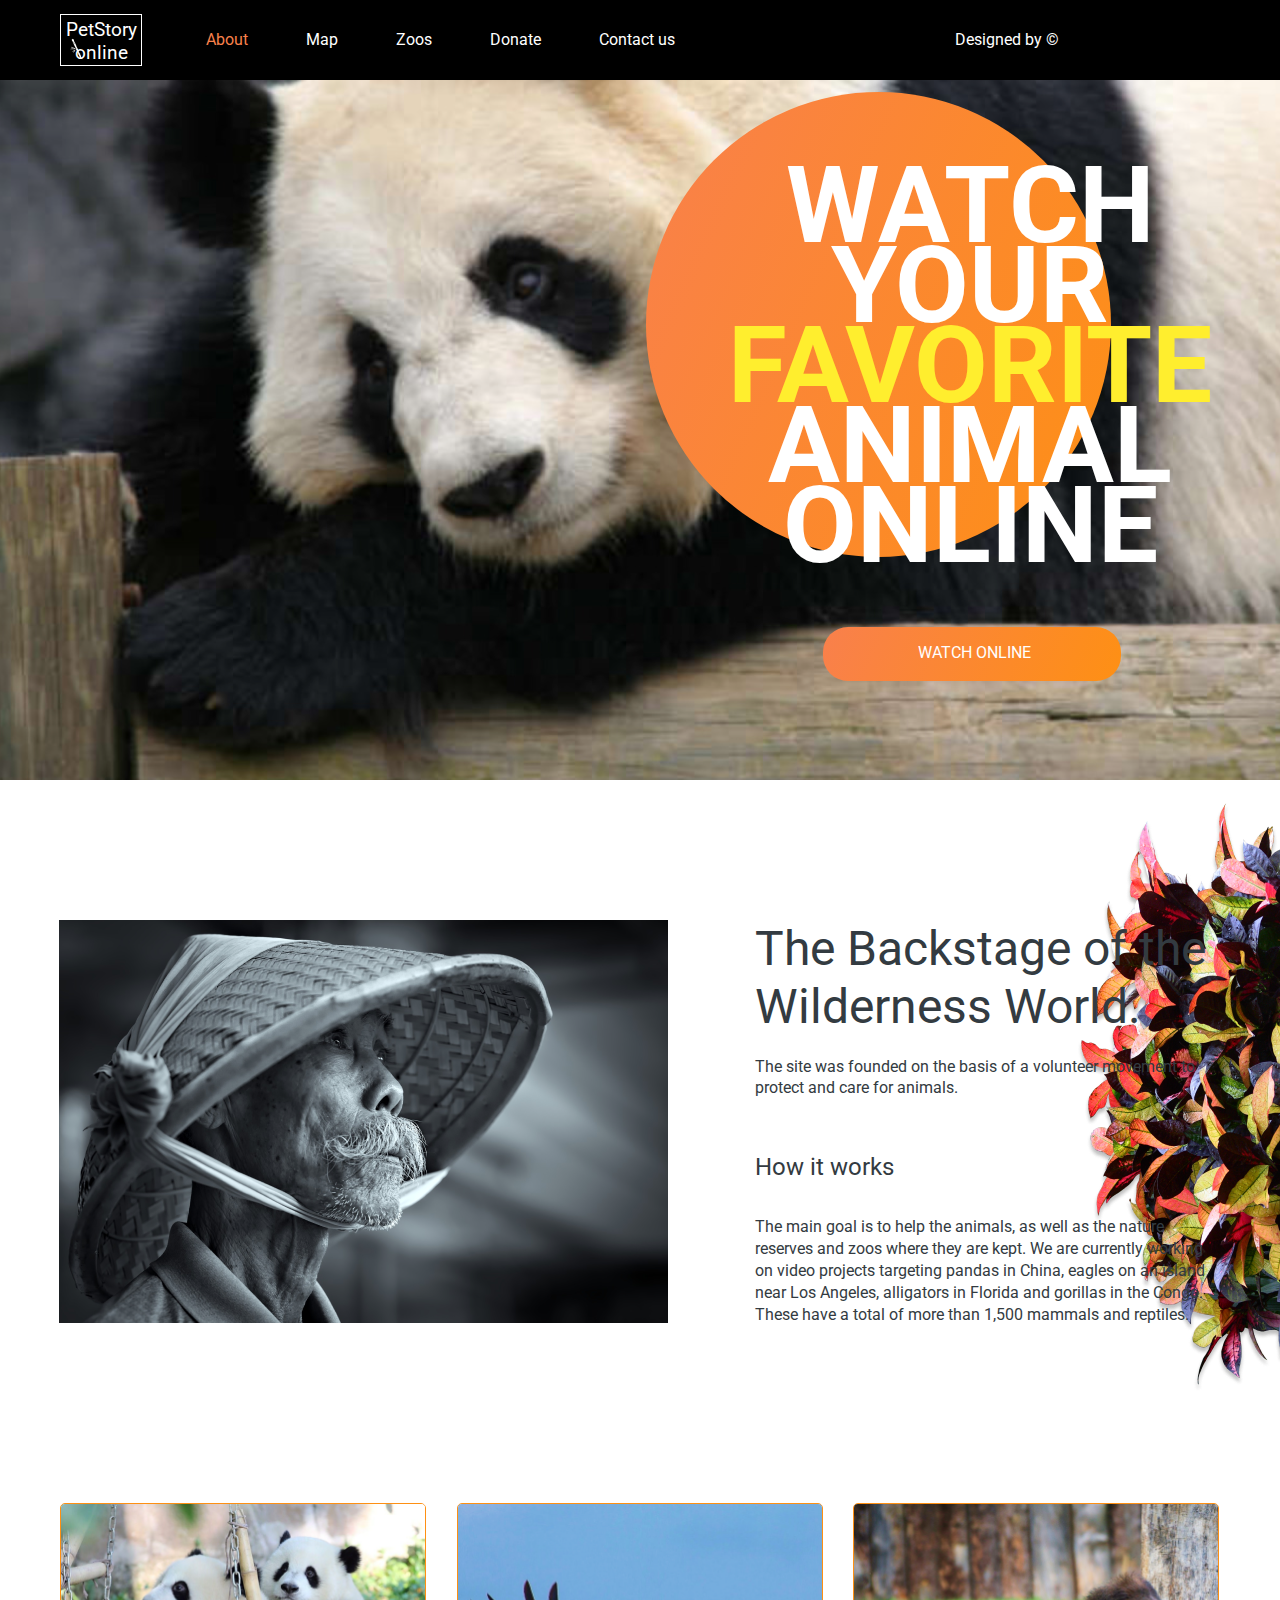
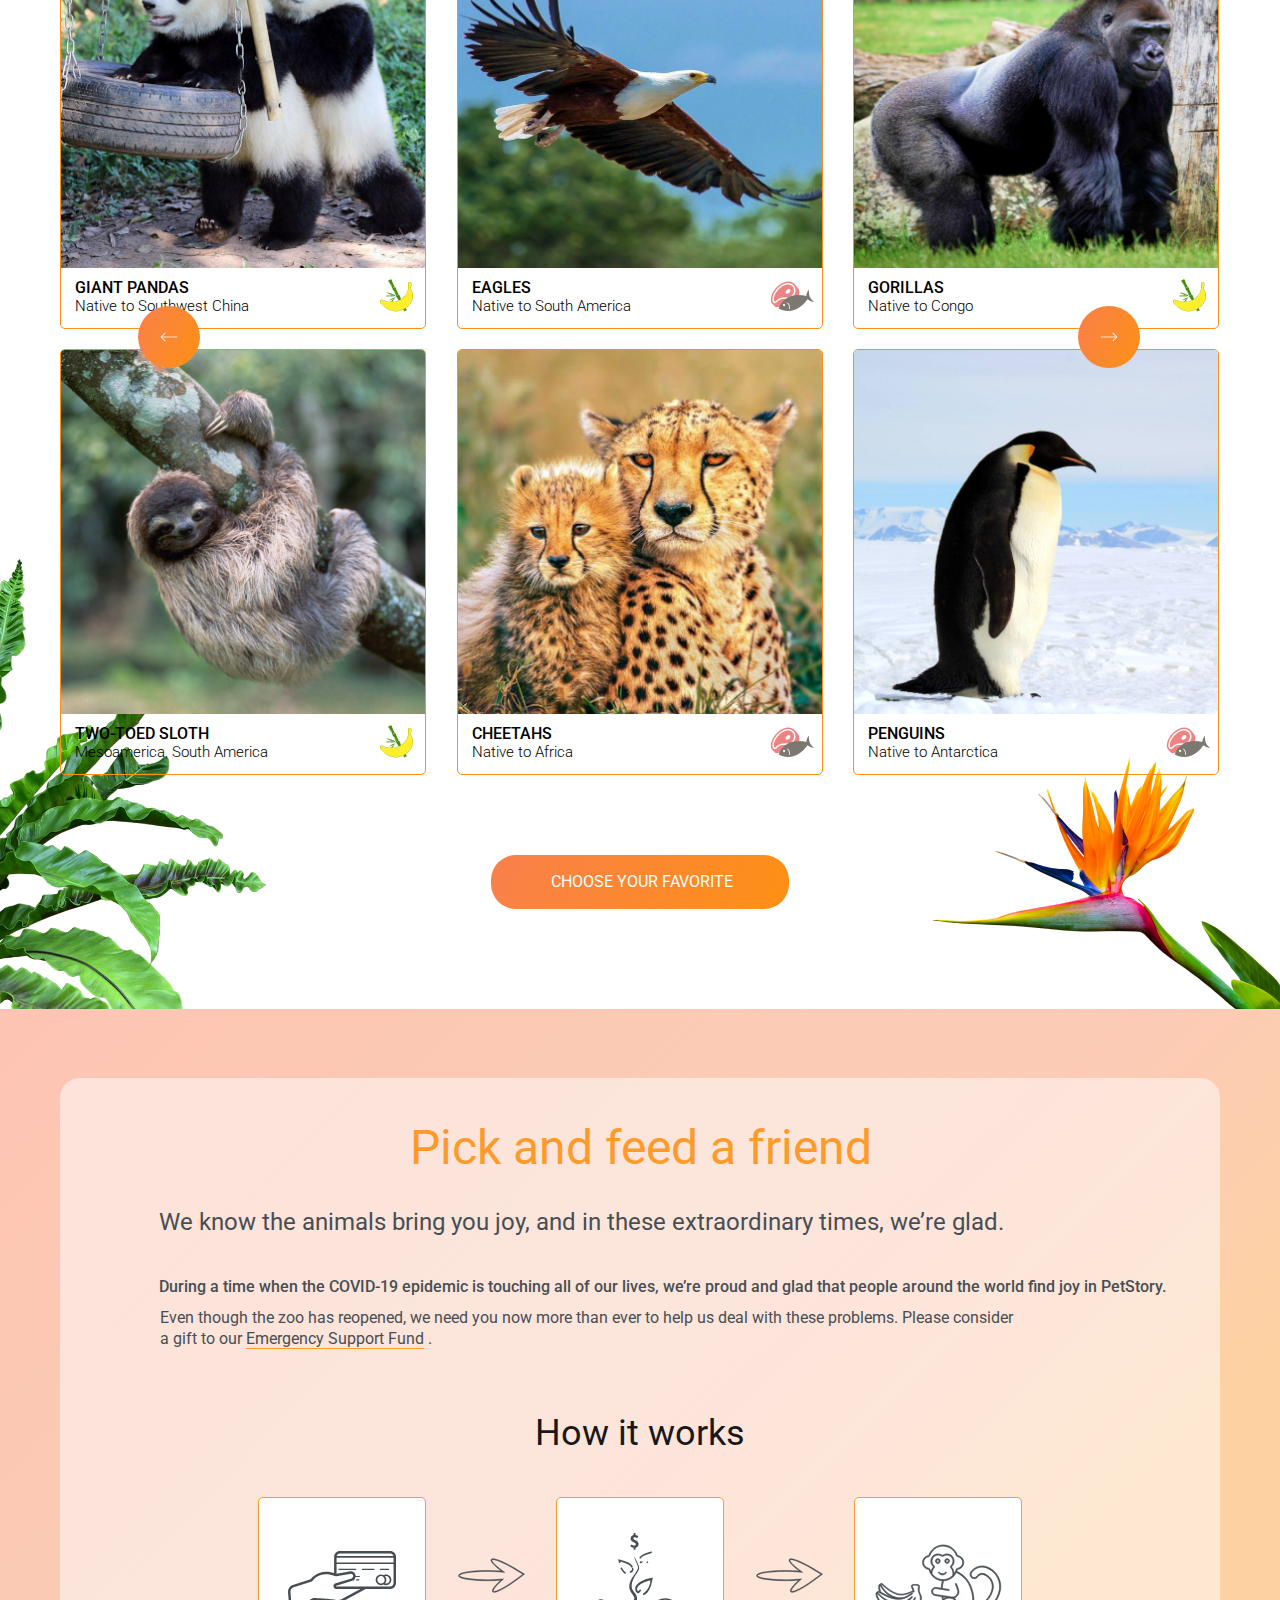
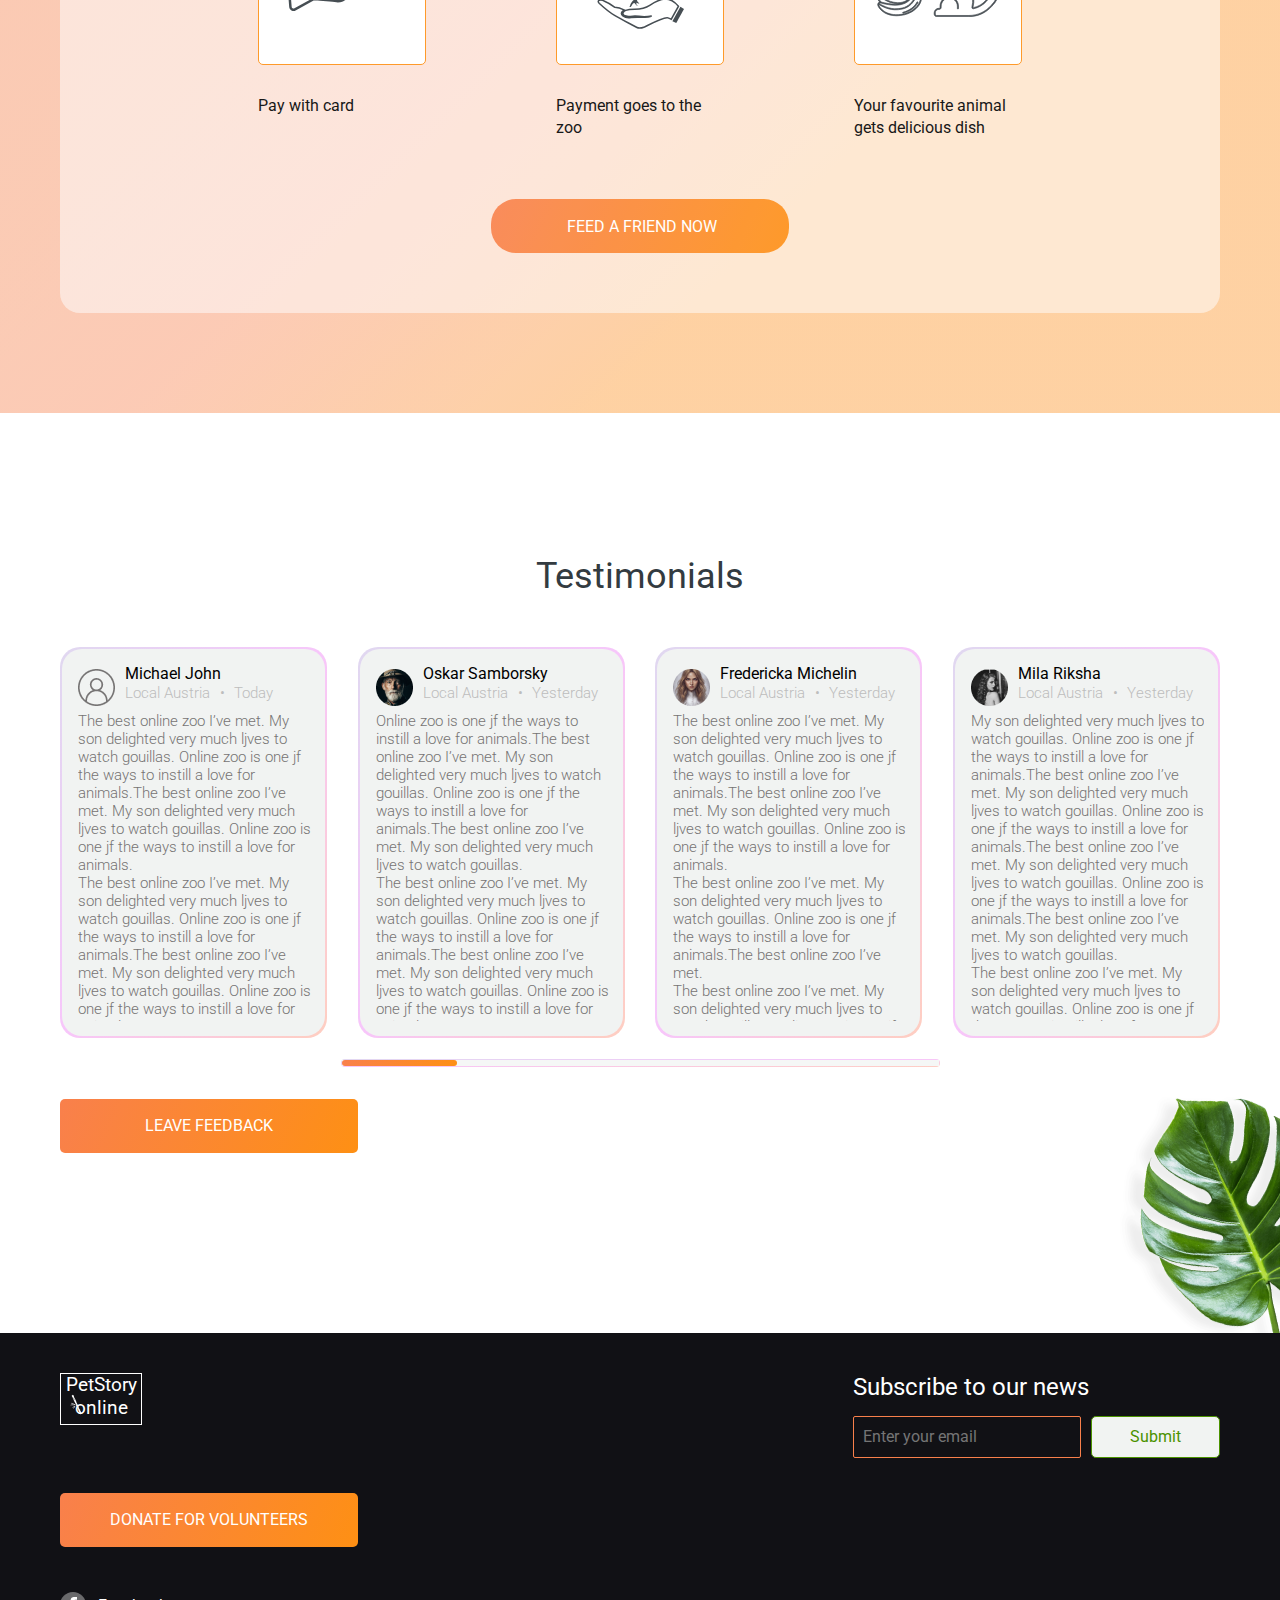
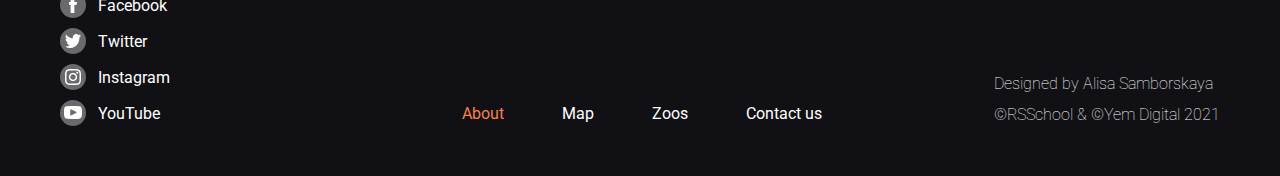
==== commit 978832f8: "fix: fix flower image" ====
--- a/pages/main/index.html
+++ b/pages/main/index.html
@@ -6,8 +6,7 @@
     <meta name="viewport" content="width=device-width, initial-scale=1.0">
     <link rel="stylesheet" href="./styles.css">
     <link href="https://fonts.googleapis.com/css2?family=Roboto:wght@300;400;500;700&display=swap" rel="stylesheet">
-    <title>Online Zoo
-    </title>
+    <title>Online Zoo</title>
 </head>
 <body>
     <header>
@@ -38,6 +37,9 @@
                             <a href="https://www.figma.com/file/jfEFwkXVj1WRq7sUHDr8os/PetStory-online?node-id=0%3A1&t=dqIkm6jCQcQfZmnu-0" class="figma">Designed by ©</a>
                         </li>
                     </ul>
+                    <div class="burger">
+                        <img src="../../assets/icons/burger_menu (1).png" alt="">
+                    </div>
                 </div>
             </nav>
             <div class="hero">
@@ -54,7 +56,6 @@
     </header>
     <main>
         <section class="backstage">
-            <img src="../../assets/images/flower_foto_right.png" alt="flower-photo" class="flower-photo">
             <div class="inner-backstage container">
                 <img src="../../assets/images/bamboo-cap.png" alt="man with bamboo cap" class="backstage-img">
                 <div class="backstage-content">
--- a/pages/main/styles.css
+++ b/pages/main/styles.css
@@ -53,6 +53,14 @@
     cursor: pointer;
 }
 
+.btn-default:hover {
+    background: #e47209;
+}
+
+.btn-default:active {
+    background: #4b9200;
+}
+
 .btn-square {
     width: 298px;
     height: 54px;
@@ -68,6 +76,14 @@
     cursor: pointer;
 }
 
+.btn-square:hover {
+    background: #e47209;
+}
+
+.btn-square:active {
+    background: #4b9200;
+}
+
 /* header */
 
 .banner {
@@ -79,6 +95,12 @@
 @media (max-width: 1220px) {
     .banner {
         height: 584px;
+    }
+}
+
+@media (max-width: 768px) {
+    .banner {
+        height: 372px;
     }
 }
 
@@ -87,6 +109,12 @@
     height: 80px;
     background-color: #000;
     z-index: 3;
+}
+
+@media (max-width: 768px) {
+    .navbar {
+        height: 34px;
+    }
 }
 
 .logo {
@@ -108,18 +136,47 @@
     padding-top: 4px;
 }
 
+@media (max-width: 768px) {
+    h1 {
+        position: relative;
+        font-size: 12.29px;
+        border: none;
+        top: -15px;
+        left: -18px;
+    }
+}
+
 .bamboo-icon {
     position: absolute;
     left: 10px;
     top: 24px;
 }
 
+@media (max-width: 768px) {
+    .bamboo-icon {
+        left: 4px;
+        top: 2px;
+        width: 4.54px;
+        height: 13.56px;
+    }
+}
+
 .nav-menu {
    display: inline-block;
    list-style: none;
    margin-left: 60px;
 }
 
+@media (max-width: 768px) {
+    .nav-menu {
+        display: none;
+    }
+}
+
+.nav-menu a:hover {
+    color: #E47209;
+}
+
 .menu {
     display: inline-block;
 }
@@ -153,6 +210,19 @@
 
 .menu:first-child .link {
     color: #F9804B;
+}
+
+.burger {
+    display: none;
+}
+
+@media (max-width: 768px) {
+    .burger {
+        display: block;
+        position: absolute;
+        top: 6px;
+        right: 20px;
+    }
 }
 
 .inner-hero {
@@ -175,6 +245,15 @@
         height: 367px;
         left: 426px;
         top: -10px;
+    }
+}
+
+@media (max-width: 768px) {
+    .circle {
+        width: 237.6px;
+        height: 237.6px;
+        left: 311px;
+        top: 10px;
     }
 }
 
@@ -202,11 +281,20 @@
     }
 }
 
+@media (max-width: 768px) {
+    .promo {
+        width: 255.64px;
+        font-size: 54.29px;
+        left: 37px;
+        top: 40px;
+    }
+}
+
 .yellow {
     color: #FFEE2E;
 }
 
-.circle .btn-default {
+.hero .btn-default {
     position: relative;
     top: 17px;
     left: 2px;
@@ -220,24 +308,27 @@
     }
 }
 
+@media (max-width: 768px) {
+    .hero .btn-default {
+        left: -348px;
+        top: -15px;
+    }
+}
+
 /* backstage */
 
 .backstage {
+    background: url(../../assets/images/flower_foto_right.png) 100% 12px no-repeat;
+}
+
+@media (max-width: 1220px) {
+    .backstage {
+        background-position: 1296px 12px;
+    }
+}
+
+.inner-backstage {
     position: relative;
-}
-.flower-photo {
-    position: absolute;
-    right: 0;
-    top: 12px;
-}
-
-@media (max-width: 1220px) {
-    .flower-photo {
-        display: none;
-    }
-}
-
-.inner-backstage {
     display: grid;
     grid-template-columns: 1fr 1fr;
     gap: 87px;
@@ -254,6 +345,14 @@
     }
 }
 
+@media (max-width: 768px) {
+    .inner-backstage {
+        display: block;
+        padding-top: 61px;
+        padding-bottom: 80px;
+    }
+}
+
 .backstage-content {
     color: #333B41;
     height: 403px;
@@ -262,6 +361,13 @@
 @media (max-width:1220px) {
     .backstage-content {
         height: 427px;
+    }
+}
+
+@media (max-width: 768px) {
+    .backstage-content {
+        display: block;
+        max-width: 82%;
     }
 }
 
@@ -279,6 +385,18 @@
     }
 }
 
+@media (max-width: 768px) {
+    .backstage-img {
+        display: none;
+    }
+}
+
+@media (max-width: 768px) {
+    .backstage-content h2 {
+        padding-left: 4px;
+    }
+}
+
 .paragraph1 {
     padding-top: 22px;
     font-weight: 400;
@@ -298,6 +416,16 @@
     padding-top: 34px;
     font-weight: 400;
     line-height: 138%;
+}
+
+@media (max-width: 768px) {
+    .line3 {
+        padding-top: 30px;
+        padding-left: 4px;
+    }
+    .paragraph2 {
+        padding-top: 19px;
+    }
 }
 
 /* animal-cards */
@@ -330,6 +458,12 @@
     .animals-tile {
         height: 801px;
         gap: 92px 29px;
+    }
+}
+
+@media (max-width: 768px) {
+    .animals-tile {
+        grid-template-columns: repeat(2, 1fr);
     }
 }
 
@@ -585,8 +719,21 @@
     }
 }
 
+@media (max-width: 768px) {
+    .payment-scheme {
+        max-width: 400px;
+        margin-left: 0;
+    }
+}
+
 .payment-block {
     width: 168px;
+}
+
+@media (max-width: 768px) {
+    .payment-block {
+        width: 100px;
+    }
 }
 
 .payment-block-pic {
@@ -864,13 +1011,7 @@
 }
 
 .donate-btn {
-    margin-bottom: 44px;
-}
-
-@media (max-width: 1220px) {
-    .donate-btn {
-        margin-bottom: 46px;
-    }
+    margin-bottom: 45px;
 }
 
 .subscribe {
@@ -959,7 +1100,7 @@
  .footer-menu {
     display: flex;
     vertical-align: middle;
-    margin-left: 64px;
+    margin-left: 62px;
     list-style: none;
 }
 
@@ -997,11 +1138,5 @@
 }
 
 .author {
-    margin-bottom: 8px;
-}
-
-@media (max-width: 1220px) {
-    .author {
-        margin-bottom: 10px;
-    }
+    margin-bottom: 10px;
 }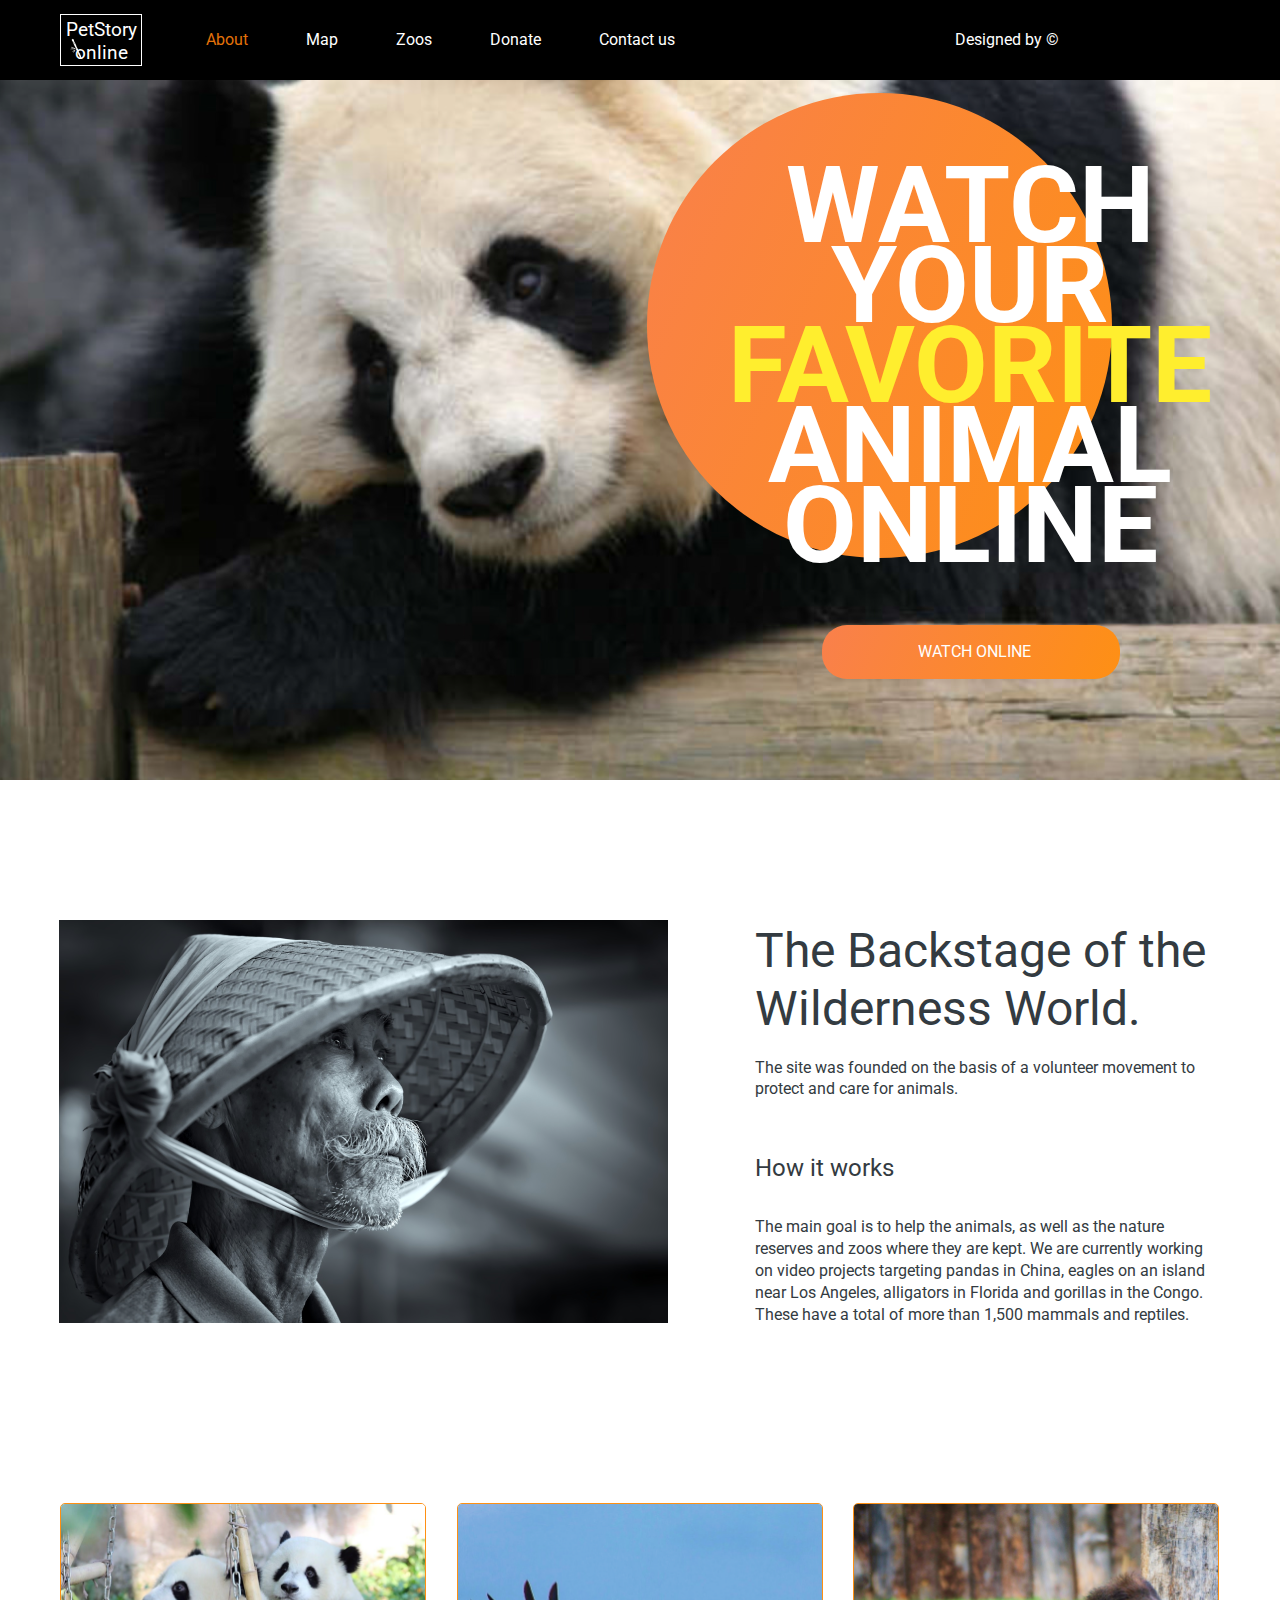
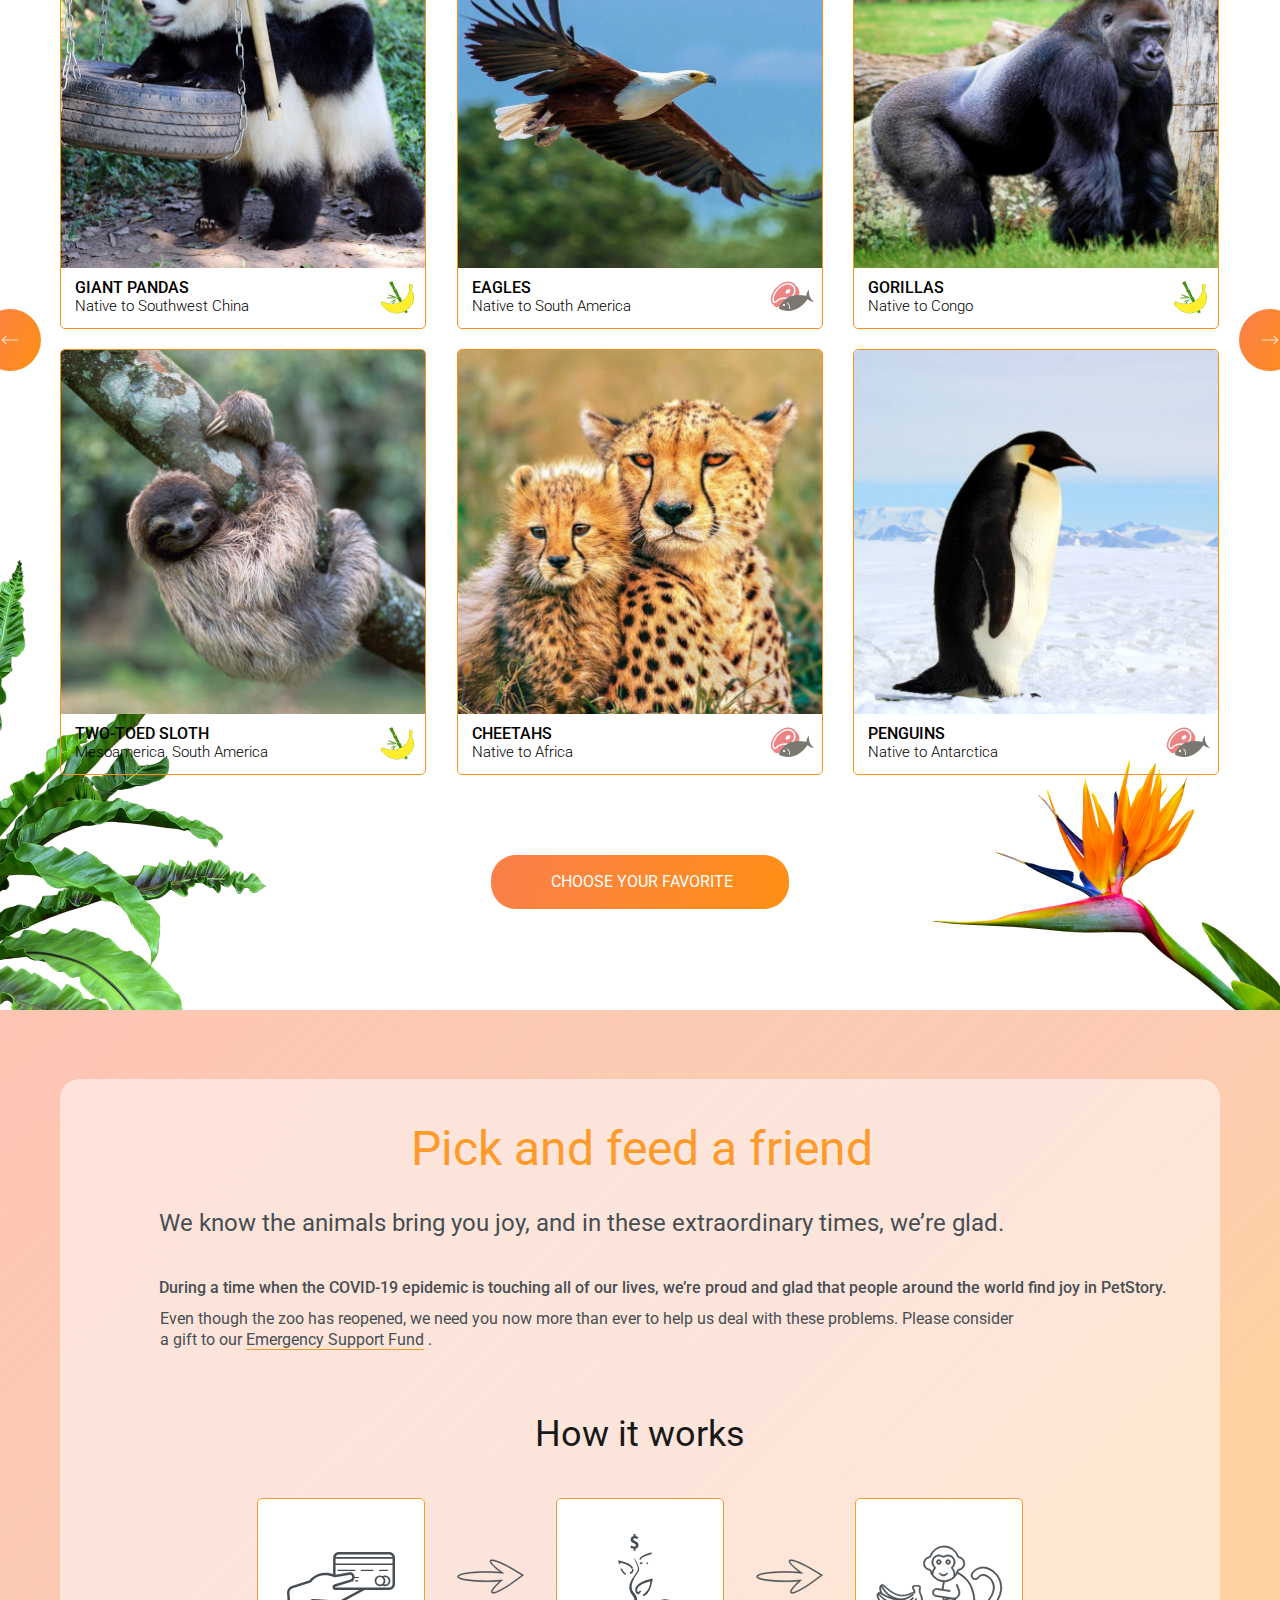
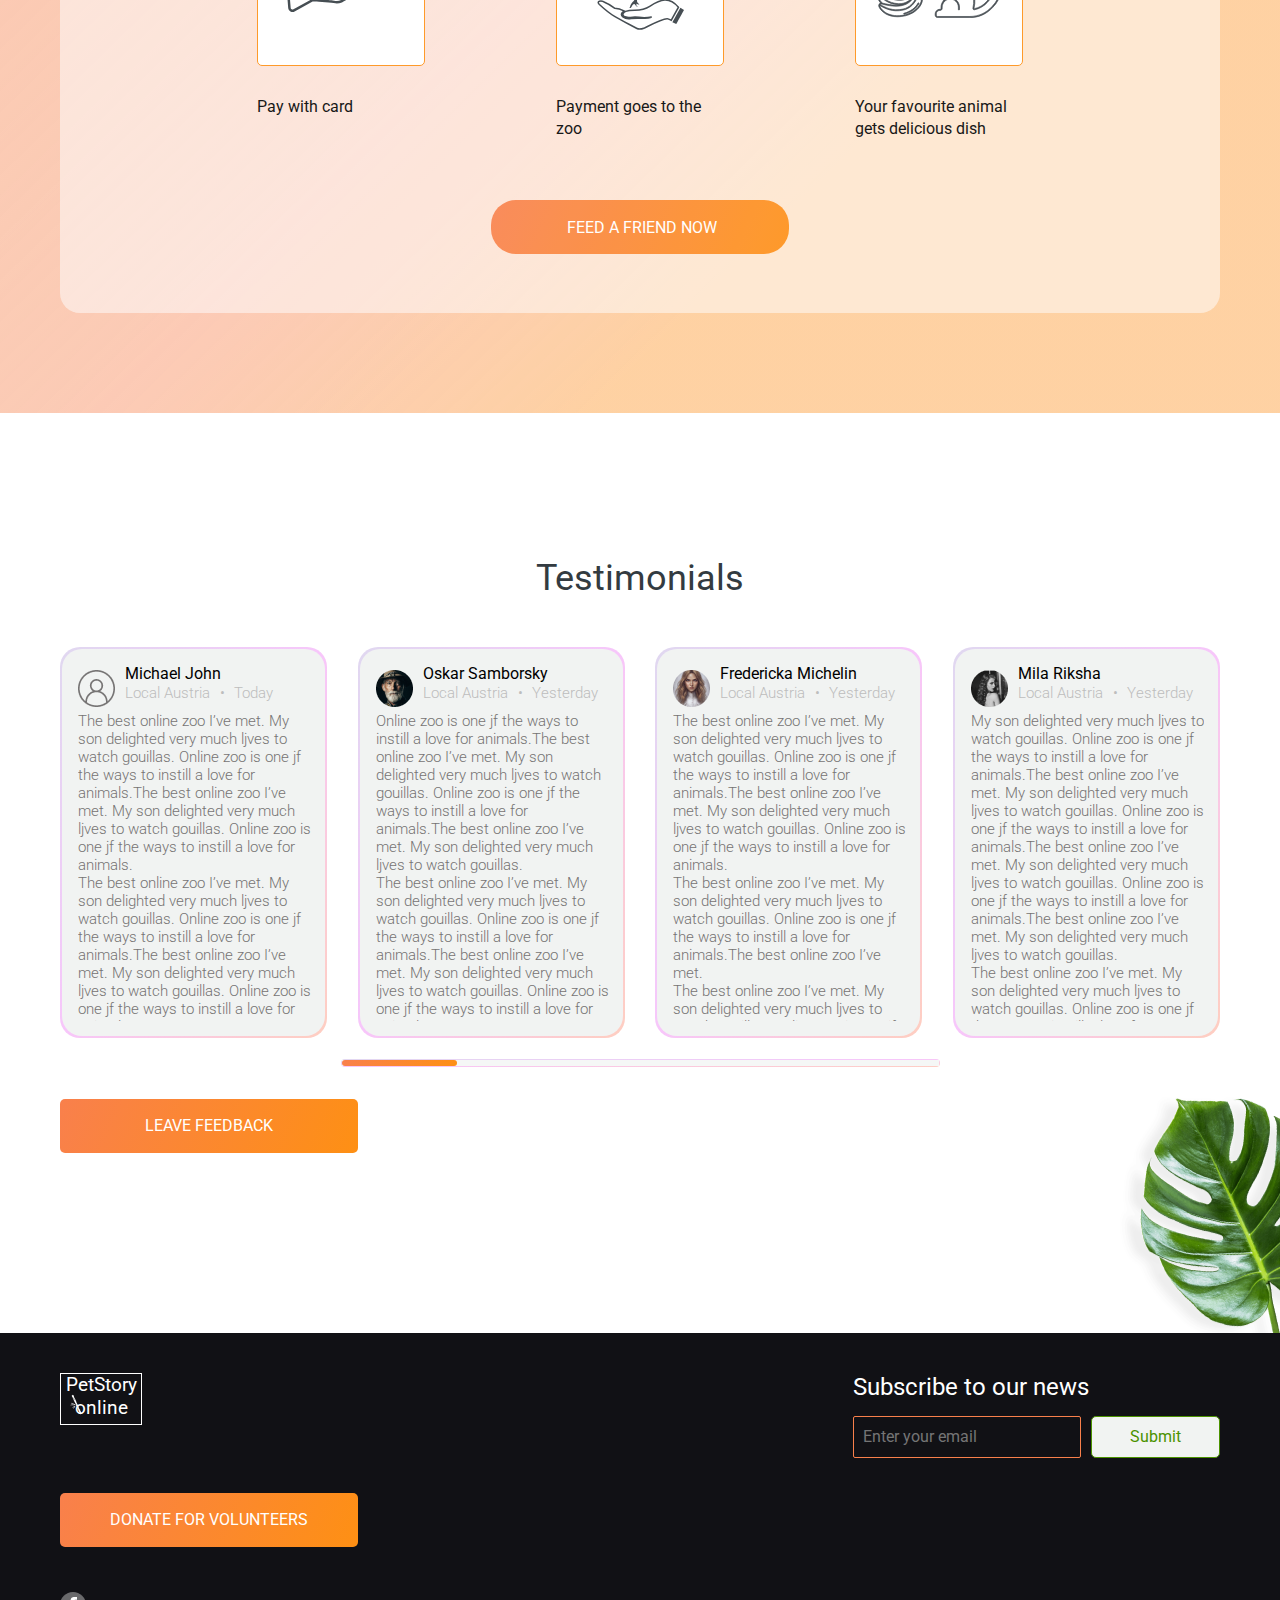
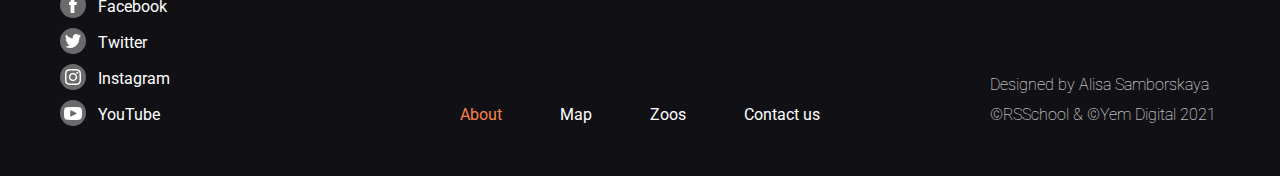
==== commit a4c10ac3: "fix: fix responsive" ====
--- a/pages/main/index.html
+++ b/pages/main/index.html
@@ -44,12 +44,9 @@
             </nav>
             <div class="hero">
                 <div class="inner-hero container">
-                    <div class="circle">
-                        <div class="promo">
-                            Watch your <span class="yellow">favorite</span><br>animal online
-                        <button class="btn-default">Watch online</button>
-                        </div>
-                    </div>
+                    <div class="promo">Watch your <span class="yellow">favorite</span><br>animal online</div>
+                    <div class="circle"></div>
+                    <button class="btn-default">Watch online</button>
                 </div>
             </div>
         </div>
@@ -67,132 +64,144 @@
             </div>
         </section>
         <section class="animals">
-            <div class="container">
-                <div class="animals-tile">
-                    <div class="animal-card pandas">
-                        <img class="animal-card-photo animal-card-img" src="../../assets/images/pandas.png" alt="pandas">
-                        <div class="card-description">
-                            <div class="text-holder">
-                                <p class="animal-card-name">Giant Pandas</p>
-                                <p class="animal-card-habitat">Native to Southwest China</p>
-                            </div>
-                            <img class="animal-card-food banana" src="../../assets/icons/banana-bamboo_icon.png" alt="banana icon">
-                        </div>
-                    </div>
-                    <div class="animal-card eagle">
-                        <img class="animal-card-photo animal-card-img" src="../../assets/images/eagle.png" alt="eagle">
-                        <div class="card-description">
-                            <div class="text-holder">
-                                <p class="animal-card-name">Eagles</p>
-                                <p class="animal-card-habitat">Native to South America</p>
-                            </div>
-                            <img class="animal-card-food meat" src="../../assets/icons/meat-fish_icon.png" alt="meat icon">
-                        </div>
-                    </div>
-                    <div class="animal-card gorilla">
-                        <img class="animal-card-photo animal-card-img" src="../../assets/images/gorrila.png" alt="gorilla">
-                        <div class="card-description">
-                            <div class="text-holder">
-                                <p class="animal-card-name">Gorillas</p>
-                                <p class="animal-card-habitat">Native to Congo</p>
-                            </div>
-                            <img class="animal-card-food banana" src="../../assets/icons/banana-bamboo_icon.png" alt="banana icon">
-                        </div>
-                    </div>
-                    <div class="animal-card sloth">
-                        <img class="animal-card-photo animal-card-img" src="../../assets/images/sloth.png" alt="sloth">
-                        <div class="card-description">
-                            <div class="text-holder">
-                                <p class="animal-card-name">Two-toed Sloth</p>
-                                <p class="animal-card-habitat">Mesoamerica, South America</p>
-                            </div>
-                            <img class="animal-card-food banana" src="../../assets/icons/banana-bamboo_icon.png" alt="banana icon">
-                        </div>
-                    </div>
-                    <div class="animal-card cheetahs">
-                        <img class="animal-card-photo animal-card-img" src="../../assets/images/cheetaz.png" alt="cheetahs">
-                        <div class="card-description">
-                            <div class="text-holder">
-                                <p class="animal-card-name">Cheetahs</p>
-                                <p class="animal-card-habitat">Native to Africa</p>
-                            </div>
-                            <img class="animal-card-food meat" src="../../assets/icons/meat-fish_icon.png" alt="meat icon">
-                        </div>
-                    </div>
-                    <div class="animal-card gorilla2">
-                        <img class="animal-card-photo animal-card-img" src="../../assets/images/gorrila.png" alt="gorilla">
-                        <div class="card-description">
-                            <div class="text-holder">
-                                <p class="animal-card-name">Gorillas</p>
-                                <p class="animal-card-habitat">Native to Congo</p>
-                            </div>
-                            <img class="animal-card-food banana" src="../../assets/icons/banana-bamboo_icon.png" alt="banana icon">
-                        </div>
-                    </div>
-                    <div class="animal-card aligator">
-                        <img class="animal-card-photo animal-card-img" src="../../assets/images/aligator.png" alt="aligator">
-                        <div class="card-description">
-                            <div class="text-holder">
-                                <p class="animal-card-name">Alligators</p>
-                                <p class="animal-card-habitat">Native to Southeastern U. S.</p>
-                            </div>
-                            <img class="animal-card-food meat" src="../../assets/icons/meat-fish_icon.png" alt="meat icon">
-                        </div>
-                    </div>
-                    <div class="animal-card penguin">
-                        <img class="animal-card-photo animal-card-img" src="../../assets/images/penguin.png" alt="penguin">
-                        <div class="card-description">
-                            <div class="text-holder">
-                                <p class="animal-card-name">Penguins</p>
-                                <p class="animal-card-habitat">Native to Antarctica</p>
-                            </div>
-                            <img class="animal-card-food meat" src="../../assets/icons/meat-fish_icon.png" alt="meat icon">
+            <div class="inner-animals container">
+                <div class="arrows">
+                    <div class="arrow-bubble arrow-left">
+                        <img src="../../assets/icons/left-arrow.png" alt="left arrow">
+                    </div>
+                    <div class="arrow-bubble arrow-right">
+                        <img src="../../assets/icons/right-arrow.png" alt="right arrow">
+                    </div>
+                </div>
+                <div class="animals-tile-wrapper">
+                    <div class="animals-tile">
+                        <div class="animal-card pandas">
+                            <img class="animal-card-photo animal-card-img" src="../../assets/images/pandas.png" alt="pandas">
+                            <div class="card-description">
+                                <div class="text-holder">
+                                    <p class="animal-card-name">Giant Pandas</p>
+                                    <p class="animal-card-habitat">Native to Southwest China</p>
+                                </div>
+                                <img class="animal-card-food banana" src="../../assets/icons/banana-bamboo_icon.png" alt="banana icon">
+                            </div>
+                        </div>
+                        <div class="animal-card eagle">
+                            <img class="animal-card-photo animal-card-img" src="../../assets/images/eagle.png" alt="eagle">
+                            <div class="card-description">
+                                <div class="text-holder">
+                                    <p class="animal-card-name">Eagles</p>
+                                    <p class="animal-card-habitat">Native to South America</p>
+                                </div>
+                                <img class="animal-card-food meat" src="../../assets/icons/meat-fish_icon.png" alt="meat icon">
+                            </div>
+                        </div>
+                        <div class="animal-card gorilla">
+                            <img class="animal-card-photo animal-card-img" src="../../assets/images/gorrila.png" alt="gorilla">
+                            <div class="card-description">
+                                <div class="text-holder">
+                                    <p class="animal-card-name">Gorillas</p>
+                                    <p class="animal-card-habitat">Native to Congo</p>
+                                </div>
+                                <img class="animal-card-food banana" src="../../assets/icons/banana-bamboo_icon.png" alt="banana icon">
+                            </div>
+                        </div>
+                        <div class="animal-card sloth">
+                            <img class="animal-card-photo animal-card-img" src="../../assets/images/sloth.png" alt="sloth">
+                            <div class="card-description">
+                                <div class="text-holder">
+                                    <p class="animal-card-name">Two-toed Sloth</p>
+                                    <p class="animal-card-habitat">Mesoamerica, South America</p>
+                                </div>
+                                <img class="animal-card-food banana" src="../../assets/icons/banana-bamboo_icon.png" alt="banana icon">
+                            </div>
+                        </div>
+                        <div class="animal-card cheetahs">
+                            <img class="animal-card-photo animal-card-img" src="../../assets/images/cheetaz.png" alt="cheetahs">
+                            <div class="card-description">
+                                <div class="text-holder">
+                                    <p class="animal-card-name">Cheetahs</p>
+                                    <p class="animal-card-habitat">Native to Africa</p>
+                                </div>
+                                <img class="animal-card-food meat" src="../../assets/icons/meat-fish_icon.png" alt="meat icon">
+                            </div>
+                        </div>
+                        <div class="animal-card gorilla2">
+                            <img class="animal-card-photo animal-card-img" src="../../assets/images/gorrila.png" alt="gorilla">
+                            <div class="card-description">
+                                <div class="text-holder">
+                                    <p class="animal-card-name">Gorillas</p>
+                                    <p class="animal-card-habitat">Native to Congo</p>
+                                </div>
+                                <img class="animal-card-food banana" src="../../assets/icons/banana-bamboo_icon.png" alt="banana icon">
+                            </div>
+                        </div>
+                        <div class="animal-card aligator">
+                            <img class="animal-card-photo animal-card-img" src="../../assets/images/aligator.png" alt="aligator">
+                            <div class="card-description">
+                                <div class="text-holder">
+                                    <p class="animal-card-name">Alligators</p>
+                                    <p class="animal-card-habitat">Native to Southeastern U. S.</p>
+                                </div>
+                                <img class="animal-card-food meat" src="../../assets/icons/meat-fish_icon.png" alt="meat icon">
+                            </div>
+                        </div>
+                        <div class="animal-card penguin">
+                            <img class="animal-card-photo animal-card-img" src="../../assets/images/penguin.png" alt="penguin">
+                            <div class="card-description">
+                                <div class="text-holder">
+                                    <p class="animal-card-name">Penguins</p>
+                                    <p class="animal-card-habitat">Native to Antarctica</p>
+                                </div>
+                                <img class="animal-card-food meat" src="../../assets/icons/meat-fish_icon.png" alt="meat icon">
+                            </div>
                         </div>
                     </div>
                 </div>
                 <button class="btn-default">Choose your favorite</button>
-            </div>
-            <div class="arrows arrow-bubble arrow-left">
-                <img src="../../assets/icons/left-arrow.png" alt="left arrow">
-            </div>
-            <div class="arrows arrow-bubble arrow-right">
-                <img src="../../assets/icons/right-arrow.png" alt="right arrow">
             </div>
         </section>
         <section class="pick-and-feed">
-            <div class="inner-pick-feed container">
-                <h2>Pick and feed a friend</h2>
-                <div class="pick-and-feed-text-block">
-                    <p class="subtitle1">We know the animals bring you joy, and in these extraordinary times, we’re glad.</p>
-                    <p class="subtitle2">During a time when the COVID-19 epidemic is touching all of our lives, we’re proud and glad that people around the world find joy in PetStory.</p>
-                    <p class="subtitle3">Even though the zoo has reopened, we need you now more than ever to help us deal with these problems. Please consider a gift to our <a href="../donate/donate.html">Emergency Support Fund</a> .</p>
-                </div>
-                <h3>How it works</h3>
-                <div class="payment-scheme container">
-                    <div class="payment-block">
-                        <div class="payment-block-pic">
-                            <img src="../../assets/icons/pay.svg" alt="pay icon">
-                        </div>
-                        <p class="payment-block-description">Pay with card</p>
-                    </div>
-                    <img class="white-arrow" src="../../assets/icons/pick-arrow-white.svg" alt="arrow">
-                    <div class="payment-block">
-                        <div class="payment-block-pic">
-                            <img src="../../assets/icons/pay_hand.svg" alt="pay icon">
-                        </div>
-                        <p class="payment-block-description">Payment goes to the zoo</p>
-                    </div>
-                    <img class="white-arrow" src="../../assets/icons/pick-arrow-white.svg" alt="arrow">
-                    <div class="payment-block">
-                        <div class="payment-block-pic">
-                            <img src="../../assets/icons/monkey.svg" alt="pay icon">
-                        </div>
-                        <p class="payment-block-description">Your favourite animal gets delicious dish</p>
-                    </div>
-                </div>
-                <a href="../donate/donate.html">
-                    <button class="btn-default">Feed a friend now</button>
-                </a>
+            <div class="pick-container container">
+                <div class="inner-pick-feed">
+                    <h2>Pick and feed a friend</h2>
+                    <div class="pick-and-feed-text-block">
+                        <p class="subtitle1">We know the animals bring you joy, and in these extraordinary times, we’re glad.</p>
+                        <p class="subtitle2">During a time when the COVID-19 epidemic is touching all of our lives, we’re proud and glad that people around the world find joy in PetStory.</p>
+                        <p class="subtitle3">Even though the zoo has reopened, we need you now more than ever to help us deal with these problems. Please consider a gift to our <a href="../donate/donate.html">Emergency Support Fund</a> .</p>
+                    </div>
+                    <h3>How it works</h3>
+                    <div class="payment-scheme">
+                        <div class="payment-block">
+                            <div class="payment-block-pic">
+                                <img src="../../assets/icons/pay.svg" alt="pay icon">
+                            </div>
+                            <p class="payment-block-description">Pay with card</p>
+                        </div>
+                        <img class="white-arrow" src="../../assets/icons/pick-arrow-white.svg" alt="arrow">
+                        <div class="second-arrow">
+                            <img class="green-arrow" src="../../assets/icons/green_arrow.png" alt="arrow">
+                        </div>
+                        <div class="payment-block">
+                            <div class="payment-block-pic">
+                                <img src="../../assets/icons/pay_hand.svg" alt="pay icon">
+                            </div>
+                            <p class="payment-block-description">Payment goes to the zoo</p>
+                        </div>
+                        <img class="white-arrow" src="../../assets/icons/pick-arrow-white.svg" alt="arrow">
+                        <div class="second-arrow">
+                            <img class="green-arrow" src="../../assets/icons/green_arrow.png" alt="arrow">
+                        </div>
+                        <div class="payment-block">
+                            <div class="payment-block-pic">
+                                <img src="../../assets/icons/monkey.svg" alt="pay icon">
+                            </div>
+                            <p class="payment-block-description">Your favourite animal gets delicious dish</p>
+                        </div>
+                    </div>
+                    <a href="../donate/donate.html">
+                        <button class="btn-default">Feed a friend now</button>
+                    </a>
+                </div>
             </div>
         </section>
         <section class="testimonials">
@@ -281,82 +290,75 @@
     </main>
     <footer class="footer">
         <div class="inner-footer container">
-            <div class="footer-top">
-                <div class="footer-top-left">
-                    <div class="footer-logo">
-                        <a href="./index.html">
-                            <h4 class="footer-logo-text">PetStory online</h4>
-                            <img class="footer-logo-icon" src="../../assets/icons/bamboo.png" alt="bamboo icon">
-                        </a>
-                    </div>
-                    <div class="donate-btn">
-                        <a href="../donate/donate.html">
-                            <button class="btn-square">Donate for volunteers</button>
-                        </a>
-                    </div>
-                </div>
-                <div class="footer-top-right">
-                    <p class="subscribe">Subscribe to our news</p>
-                    <form class="form" action>
-                        <label for="email">
-                            <input class="email" type="email" id="email" placeholder="Enter your email" required>
-                        </label>
-                        <button class="btn-submit" type="submit">Submit</button>
-                    </form>
-                </div>
-            </div>
-            <div class="footer-bottom">
-                <div class="footer-bottom-left">
-                    <div class="social-networs">
-                        <a href="https://www.facebook.com" class="network-item">
-                            <div class="network-icon">
-                                <img src="../../assets/icons/facebook.png" alt="facebook">
-                            </div>
-                            <div class="network-title">Facebook</div>
-                        </a>
-                        <a href="https://www.twitter.com" class="network-item">
-                            <div class="network-icon">
-                                <img src="../../assets/icons/twitter.png" alt="twitter">
-                            </div>
-                            <div class="network-title">Twitter</div>
-                        </a>
-                        <a href="https://www.instagram.com" class="network-item">
-                            <div class="network-icon">
-                                <img src="../../assets/icons/instagram.png" alt="instagram">
-                            </div>
-                            <div class="network-title">Instagram</div>
-                        </a>
-                        <a href="https://www.youtube.com" class="network-item">
-                            <div class="network-icon">
-                                <img src="../../assets/icons/youtube.png" alt="youtube">
-                            </div>
-                            <div class="network-title">YouTube</div>
-                        </a>
-                    </div>
-                </div>
-                <div class="footer-nav">
-                    <nav class="footer-navbar">
-                        <ul class="footer-menu">
-                            <li class="footer-menu-item">
-                                <a href="./index.html" class="link">About</a>
-                            </li>
-                            <li class="footer-menu-item">
-                                <a href="#">Map</a>
-                            </li>
-                            <li class="footer-menu-item">
-                                <a href="#">Zoos</a>
-                            </li>
-                            <li class="footer-menu-item">
-                                <a href="#">Contact us</a>
-                            </li>
-                        </ul>
-                    </nav>
-                </div>
-                <div class="designed-block">
-                    <div class="author">Designed by Alisa Samborskaya</div>
-                    <div class="RSS">©RSSchool & ©Yem Digital 2021</div>
-                </div>
-            </div>
+            <div class="footer-logo">
+                <a href="./index.html">
+                    <h4 class="footer-logo-text">PetStory online</h4>
+                    <img class="footer-logo-icon" src="../../assets/icons/bamboo.png" alt="bamboo icon">
+                </a>
+            </div>
+            <div class="subscribe-field">
+                <p class="subscribe">Subscribe to our news</p>
+                <form class="form" action>
+                    <label for="email">
+                        <input class="email" type="email" id="email" placeholder="Enter your email" required>
+                    </label>
+                    <button class="btn-submit" type="submit">Submit</button>
+                </form>
+            </div>
+            <div class="donate-btn">
+                <a href="../donate/donate.html">
+                    <button class="btn-square">Donate for volunteers</button>
+                </a>
+            </div>
+            <div class="social-networks">
+                <a href="https://www.facebook.com" class="network-item">
+                    <div class="network-icon">
+                        <img src="../../assets/icons/facebook.png" alt="facebook">
+                    </div>
+                    <div class="network-title">Facebook</div>
+                </a>
+                <a href="https://www.twitter.com" class="network-item">
+                    <div class="network-icon">
+                        <img src="../../assets/icons/twitter.png" alt="twitter">
+                    </div>
+                    <div class="network-title">Twitter</div>
+                </a>
+                <a href="https://www.instagram.com" class="network-item">
+                    <div class="network-icon">
+                        <img src="../../assets/icons/instagram.png" alt="instagram">
+                    </div>
+                    <div class="network-title">Instagram</div>
+                </a>
+                <a href="https://www.youtube.com" class="network-item">
+                    <div class="network-icon">
+                        <img src="../../assets/icons/youtube.png" alt="youtube">
+                    </div>
+                    <div class="network-title">YouTube</div>
+                </a>
+            </div>
+            <div class="footer-nav">
+                <nav class="footer-navbar">
+                    <ul class="footer-menu">
+                        <li class="footer-menu-item">
+                            <a href="./index.html" class="link">About</a>
+                        </li>
+                        <li class="footer-menu-item">
+                            <a href="#">Map</a>
+                        </li>
+                        <li class="footer-menu-item">
+                            <a href="#">Zoos</a>
+                        </li>
+                        <li class="footer-menu-item">
+                            <a href="#">Contact us</a>
+                        </li>
+                    </ul>
+                </nav>
+            </div>
+            <div class="designed-block">
+                <div class="author">Designed by Alisa Samborskaya</div>
+                <div class="RSS">©RSSchool & ©Yem Digital 2021</div>
+            </div>
+        </div>
     </footer>
 </body>
 </html>--- a/pages/main/styles.css
+++ b/pages/main/styles.css
@@ -23,6 +23,12 @@
 @media (max-width: 768px) {
     .container {
         max-width: calc(100% - 40px);
+    }
+}
+
+@media (max-width: 600px) {
+    .container {
+        max-width: calc(100% - 20px);
     }
 }
 
@@ -92,29 +98,11 @@
     background: url(../../assets/images/Giant\ Panda.png) center/cover no-repeat;
 }
 
-@media (max-width: 1220px) {
-    .banner {
-        height: 584px;
-    }
-}
-
-@media (max-width: 768px) {
-    .banner {
-        height: 372px;
-    }
-}
-
 .navbar {
     position: relative;
     height: 80px;
     background-color: #000;
     z-index: 3;
-}
-
-@media (max-width: 768px) {
-    .navbar {
-        height: 34px;
-    }
 }
 
 .logo {
@@ -136,7 +124,123 @@
     padding-top: 4px;
 }
 
+.bamboo-icon {
+    position: absolute;
+    left: 10px;
+    top: 24px;
+}
+
+.nav-menu {
+   display: inline-block;
+   list-style: none;
+   margin-left: 60px;
+}
+
+.nav-menu a:hover {
+    color: #E47209;
+}
+
+.menu {
+    display: inline-block;
+}
+
+.menu:nth-child(n + 1) {
+    margin-right: 54px;
+}
+
+.menu:last-of-type {
+    position: absolute;
+    right: 167px;
+}
+
+.menu a {
+    line-height: 140%;
+    color: #fff;
+    text-decoration: none;
+}
+
+.menu:first-child .link {
+    color: #E47209
+}
+
+.burger {
+    display: none;
+}
+
+.inner-hero {
+    position: relative;
+}
+
+.promo {
+    position: relative;
+    width: 500.01px;
+    z-index: 5;
+    font-weight: 700;
+    font-size: 106.5px;
+    line-height: 75%;
+    text-align: center;
+    text-transform: uppercase;
+    color: #fff;
+    padding-top: 85px;
+    margin: 1px 0 60px auto;
+}
+
+.circle {
+    position: absolute;
+    width: 465px;
+    height: 465px;
+    right: 108px;
+    top: 12px;
+    background: linear-gradient(113.96deg, #F9804B 1.49%, #FE9013 101.44%);
+    border-radius: 50%;
+}
+
+.yellow {
+    color: #FFEE2E;
+}
+
+.hero .btn-default {
+    display: block;
+    padding-left: 6px;
+    margin-left: auto;
+    margin-right: 100px;
+}
+
+@media (max-width: 1220px) {
+    .banner {
+        height: 584px;
+    }
+    .menu:nth-child(n + 1) {
+        margin-right: 44px;
+    }
+    .menu:last-of-type {
+        right: -13px;
+    }
+    .promo {
+        font-size: 85px;
+        padding: 45px 12px 0 0;
+        margin: 0 0 40px auto;
+    }
+    .circle {
+        width: 367px;
+        height: 367px;
+        right: 149px;
+        top: -12px;
+    }
+    .hero .btn-default {
+        margin-right: 108px;
+    }
+}
+
 @media (max-width: 768px) {
+    .banner {
+        height: 372px;
+    }
+    .navbar {
+        position: fixed;
+        width: 100vw;
+        height: 34px;
+    }
     h1 {
         position: relative;
         font-size: 12.29px;
@@ -144,174 +248,67 @@
         top: -15px;
         left: -18px;
     }
-}
-
-.bamboo-icon {
-    position: absolute;
-    left: 10px;
-    top: 24px;
-}
-
-@media (max-width: 768px) {
     .bamboo-icon {
         left: 4px;
         top: 2px;
         width: 4.54px;
         height: 13.56px;
     }
-}
-
-.nav-menu {
-   display: inline-block;
-   list-style: none;
-   margin-left: 60px;
-}
-
-@media (max-width: 768px) {
     .nav-menu {
         display: none;
     }
-}
-
-.nav-menu a:hover {
-    color: #E47209;
-}
-
-.menu {
-    display: inline-block;
-}
-
-.menu:nth-child(n + 1) {
-    margin-right: 54px;
-}
-
-@media (max-width: 1220px) {
-    .menu:nth-child(n + 1) {
-        margin-right: 44px;
-    }
-}
-
-.menu:last-of-type {
-    position: absolute;
-    right: 167px;
-}
-
-@media (max-width: 1220px) {
-    .menu:last-of-type {
-        right: -13px;
-    }
-}
-
-.menu a {
-    line-height: 140%;
-    color: #fff;
-    text-decoration: none;
-}
-
-.menu:first-child .link {
-    color: #F9804B;
-}
-
-.burger {
-    display: none;
-}
-
-@media (max-width: 768px) {
     .burger {
         display: block;
         position: absolute;
         top: 6px;
         right: 20px;
     }
-}
-
-.inner-hero {
-    position: relative;
-}
-
-.circle {
-    position: relative;
-    width: 465px;
-    height: 465px;
-    left: 586px;
-    top: 12px;
-    background: linear-gradient(113.96deg, #F9804B 1.49%, #FE9013 101.44%);
-    border-radius: 50%;
-}
-
-@media (max-width: 1220px) {
-    .circle {
-        width: 367px;
-        height: 367px;
-        left: 426px;
-        top: -10px;
-    }
-}
-
-@media (max-width: 768px) {
+    .promo {
+        font-size: 54.29px;
+        width: 255.64px;
+        padding: 84px 0 0 7px;
+        margin: 0 0 0 auto;
+        z-index: 2;
+    }
     .circle {
         width: 237.6px;
         height: 237.6px;
-        left: 311px;
-        top: 10px;
-    }
-}
-
-.promo {
-    position: absolute;
-    width: 500.31px;
-    height: 400px;
-    left: 74px;
-    top: 74px;
-    font-weight: 700;
-    font-size: 106.5px;
-    line-height: 75%;
-    text-align: center;
-    text-transform: uppercase;
-    color: #fff;
-}
-
-@media (max-width: 1220px) {
+        right: 52px;
+        top: 42px;
+    }
+    .hero .btn-default {
+        position: relative;
+        margin-left: 0;
+        margin-right: auto;
+        top: -8px;
+        padding-left: 4px;
+    }
+}
+
+@media (max-width: 600px) {
+    .banner {
+        height: 256px;
+        background-size: 120%;
+    }
     .promo {
-        width: 400.25px;
-        height: 320px;
-        font-size: 85px;
-        left: 58px;
-        top: 55px;
-    }
-}
-
-@media (max-width: 768px) {
-    .promo {
-        width: 255.64px;
-        font-size: 54.29px;
-        left: 37px;
-        top: 40px;
-    }
-}
-
-.yellow {
-    color: #FFEE2E;
-}
-
-.hero .btn-default {
-    position: relative;
-    top: 17px;
-    left: 2px;
-    padding-left: 4px;
-}
-
-@media (max-width: 1220px) {
+        font-size: 28px;
+        width: 128.13px;
+        padding: 75px 1px 0 0;
+    }
+    .circle {
+        width: 119.09px;
+        height: 119.09px;
+        right: 28px;
+        top: 56px;
+    }
     .hero .btn-default {
-        left: 0;
-        top: 11px;
-    }
-}
-
-@media (max-width: 768px) {
-    .hero .btn-default {
-        left: -348px;
-        top: -15px;
+        position: relative;
+        top: 61px;
+        margin: 0 auto;
+    }
+    .burger {
+        top: 7px;
+        right: 10px;
     }
 }
 
@@ -319,12 +316,6 @@
 
 .backstage {
     background: url(../../assets/images/flower_foto_right.png) 100% 12px no-repeat;
-}
-
-@media (max-width: 1220px) {
-    .backstage {
-        background-position: 1296px 12px;
-    }
 }
 
 .inner-backstage {
@@ -337,47 +328,55 @@
     padding-bottom: 90px;
 }
 
+.backstage-content {
+    color: #333B41;
+    height: 403px;
+    padding-top: 2px;
+}
+
+.backstage-img {
+    width: 609px;
+    height: 403px;
+    margin-left: -1px;
+}
+
+.paragraph1 {
+    padding-top: 21px;
+    font-weight: 400;
+    line-height: 130%;
+}
+
+.line3 {
+    font-weight: 400;
+    font-size: 24px;
+    line-height: 120%;
+    padding-top: 54px;
+}
+
+.paragraph2 {
+    font-style: normal;
+    font-size: 16px;
+    padding-top: 33px;
+    font-weight: 400;
+    line-height: 138%;
+}
+
+@media (max-width: 1500px) {
+    .backstage {
+        background-position: 1296px 12px;
+    }
+}
+
 @media (max-width: 1220px) {
     .inner-backstage {
         gap: 32px;
         padding-top: 100px;
         padding-bottom: 100px;
     }
-}
-
-@media (max-width: 768px) {
-    .inner-backstage {
-        display: block;
-        padding-top: 61px;
-        padding-bottom: 80px;
-    }
-}
-
-.backstage-content {
-    color: #333B41;
-    height: 403px;
-}
-
-@media (max-width:1220px) {
     .backstage-content {
         height: 427px;
-    }
-}
-
-@media (max-width: 768px) {
-    .backstage-content {
-        display: block;
-        max-width: 82%;
-    }
-}
-
-.backstage-img {
-    width: 609px;
-    height: 403px;
-    margin-left: -1px;
-}
-
-@media (max-width: 1220px) {
+        padding-top: 0;
+    }
     .backstage-img {
         width: 455px;
         height: 408px;
@@ -386,39 +385,28 @@
 }
 
 @media (max-width: 768px) {
+    .backstage {
+        background-size: auto 482px;
+        background-position: 106% -4px;
+    }
+    .inner-backstage {
+        display: block;
+        padding-top: 61px;
+        padding-bottom: 20px;
+    }
     .backstage-img {
         display: none;
     }
-}
-
-@media (max-width: 768px) {
+    .backstage-content {
+        display: block;
+        max-width: 82%;
+    }
     .backstage-content h2 {
         padding-left: 4px;
     }
-}
-
-.paragraph1 {
-    padding-top: 22px;
-    font-weight: 400;
-    line-height: 130%;
-}
-
-.line3 {
-    font-weight: 400;
-    font-size: 24px;
-    line-height: 120%;
-    padding-top: 54px;
-}
-
-.paragraph2 {
-    font-style: normal;
-    font-size: 16px;
-    padding-top: 34px;
-    font-weight: 400;
-    line-height: 138%;
-}
-
-@media (max-width: 768px) {
+    .paragraph1 {
+        padding-top: 22px;
+    }
     .line3 {
         padding-top: 30px;
         padding-left: 4px;
@@ -428,43 +416,79 @@
     }
 }
 
+@media (max-width: 600px) {
+    .backstage {
+        background-size: auto 221px;
+        background-position: 117% 3px;
+    }
+    .inner-backstage {
+        padding-top: 70px;
+        padding-bottom: 0;
+    }
+    .backstage-content {
+        max-width: 100%;
+    }
+    .backstage-content h2 {
+        font-size: 24px;
+        padding-left: 0;
+    }
+    .paragraph1 {
+        font-size: 16px;
+        padding: 10px 0 0 2px;
+    }
+    .line3 {
+        padding-top: 21px;
+        padding-left: 2px;
+    }
+    .paragraph2 {
+        padding-top: 9px;
+    }
+}
+
 /* animal-cards */
 
 .animals {
-    position: relative;
     background: url(../../assets/images/palm_foto.png) bottom 0 left 0, url(../../assets/images/strelitzia.png) bottom 0 right 0;
     background-repeat: no-repeat;
+}
+
+.inner-animals {
+    position: relative;
     padding-top: 90px;
-    padding-bottom: 84px;
-}
-
-@media (max-width: 1220px) {
-    .animals {
-        padding-top: 42px;
-        background: url(../../assets/images/palm_foto\(2\).png) bottom 0 left 0, url(../../assets/images/strelitzia.png) bottom right/ 241px 180px;
-        background-repeat: no-repeat;
-        padding-bottom: 124px;
-    }
+    padding-bottom: 85px;
+}
+
+.arrows {
+    display: flex;
+    justify-content: space-between;
+    position: absolute;
+    width: 1322px;
+    top: 44%;
+    left: 50%;
+    transform: translate(-50%, -50%);
+}
+
+.arrow-bubble {
+    width: 62px;
+    height: 62px;
+    display: flex;
+    align-items: center;
+    justify-content: center;
+    border-radius: 50%;
+    background: linear-gradient(113.96deg, #F9804B 1.49%, #FE9013 101.44%);
+    cursor: pointer;
+}
+
+.animals-tile-wrapper {
+    width: 100%;
+    height: 100%;
+    overflow: hidden;
 }
 
 .animals-tile {
     display: grid;
     grid-template-columns: repeat(3, 1fr);
     gap: 20px 30px;
-    height: 872px;
-}
-
-@media (max-width: 1220px) {
-    .animals-tile {
-        height: 801px;
-        gap: 92px 29px;
-    }
-}
-
-@media (max-width: 768px) {
-    .animals-tile {
-        grid-template-columns: repeat(2, 1fr);
-    }
 }
 
 .animal-card {
@@ -476,39 +500,14 @@
     overflow: hidden;
 }
 
-@media (max-width: 1220px) {
-    .animal-card {
-        height: 354px;
-        width: 294px;
-    }
-}
+.animal-card:hover .animal-card-img {
+    scale: 1.05;
+    transition: all 0.5s linear;
+    -webkit-filter: brightness(50%);
+  }
 
 .gorilla2, .aligator {
     display: none;
-}
-
-@media (max-width: 1220px) {
-    .pandas {
-        display: block;
-    }
-    .eagle {
-        display: block;
-    }
-    .gorilla {
-        display: none;
-    }
-    .sloth {
-        display: none;
-    }
-    .cheetahs {
-        display: block;
-    }
-    .gorilla2 {
-        display: block;
-    }
-    .aligator {
-        display: block;
-    }
 }
 
 .animal-card-photo {
@@ -523,13 +522,6 @@
     padding-left: 14px;
 }
 
-@media (max-width: 1220px) {
-    .card-description {
-        padding-top: 5px;
-        padding-left: 16px;
-    }
-}
-
 .animal-card-name {
     font-weight: 500;
     font-size: 16px;
@@ -553,7 +545,7 @@
 
 .animal-card-food.banana {
     height: 100%;
-    padding: 2px 12px 16px 5px;
+    padding: 4px 11px 14px 10px;
 }
 
 .animals .btn-default {
@@ -562,43 +554,153 @@
     padding-left: 4px;
 }
 
-.arrows {
-    display: flex;
-    justify-content: space-between;
-    position: absolute;
-}
-
-.arrow-bubble {
-    width: 62px;
-    height: 62px;
-    top: 493px;
-    display: flex;
-    align-items: center;
-    justify-content: center;
-    border-radius: 50%;
-    background: linear-gradient(113.96deg, #F9804B 1.49%, #FE9013 101.44%);
-    cursor: pointer;
-}
-
-.arrow-left {
-    left: 138px;
-}
-
 @media (max-width: 1220px) {
-    .arrow-left {
-        left: 353px;
-        top: 411px;
-    }
-}
-
-.arrow-right {
-    right: 140px;
+    .inner-animals {
+        padding-top: 42px;
+        padding-bottom: 125px;
+    }
+    .arrows {
+        width: 298px;
+        top: 39.5%;
+    }
+    .animals {
+        background: url(../../assets/images/palm_foto\(2\).png) bottom 0 left 0, url(../../assets/images/strelitzia.png) bottom right/ 241px 180px;
+        background-repeat: no-repeat;
+    }
+    .animals-tile {
+        gap: 92px 29px;
+    }
+    .animal-card {
+        height: 354px;
+        width: 294px;
+    }
+    .card-description {
+        padding-top: 6px;
+        padding-left: 16px;
+    }
+    .animal-card-food.banana {
+        padding: 0px 12px 16px 10px;
+    }
 }
 
 @media (max-width: 1220px) {
-    .arrow-right {
-        right: 352px;
-        top: 411px;
+    .pandas {
+        display: block;
+    }
+    .eagle {
+        display: block;
+    }
+    .gorilla {
+        display: none;
+    }
+    .sloth {
+        display: none;
+    }
+    .cheetahs {
+        display: block;
+    }
+    .gorilla2 {
+        display: block;
+    }
+    .aligator {
+        display: block;
+    }
+}
+
+@media (max-width: 768px) {
+    .animals {
+        background-position: -58px 100%, bottom right;
+        background-size: 191px 202px, 175px 131px;
+    }
+    .inner-animals {
+        padding-top: 0;
+        padding-bottom: 40px;
+    }
+    .arrows {
+        width: 154px;
+        top: 38.5%;
+    }
+    .animals-tile {
+        grid-template-columns: repeat(2, 1fr);
+        grid-template-rows: repeat(2, 1fr);
+        overflow: hidden;
+    }
+    .animal-card {
+        height: 332px;
+        width: 285px;
+    }
+    .card-description {
+        padding-top: 3px;
+        padding-left: 12px;
+    }
+    .animal-card-name {
+        font-size: 12.47px;
+    }
+    .animal-card-habitat {
+        font-size: 11.70px;
+        line-height: 120%;
+    }
+    .animal-card-food.meat {
+        padding-right: 4px;
+        padding-bottom: 27px;
+     }
+     .animal-card-food.banana {
+        padding-right: 7px;
+        padding-bottom: 26px;
+    }
+    .animals .btn-default {
+        margin: 60px auto;
+    }
+}
+
+@media (max-width: 768px) {
+    .pandas {
+        display: block;
+    }
+    .eagle {
+        display: block;
+    }
+    .gorilla {
+        display: block;
+    }
+    .sloth {
+        display: none;
+    }
+    .cheetahs {
+        display: none;
+    }
+    .gorilla2 {
+        display: none;
+    }
+    .aligator {
+        display: block;
+    }
+    .penguin {
+        display: none;
+    }
+}
+
+@media (max-width: 600px) {
+    .animals {
+        background-position: -12px 100%, 252px 100%;
+        background-size: 70px 73px, 86px 64px;
+    }
+    .arrows {
+        display: none;
+    }
+    .animals-tile {
+        grid-template-columns: 1fr;
+        grid-template-rows: repeat(4, 1fr);
+        overflow: hidden;
+        gap: 20px;
+    }
+    .animals-tile-wrapper {
+        padding-left: 7px;
+    }
+    .animals .btn-default {
+        margin: 20px auto;
+        padding-left: 2px;
+        padding-top: 3px;
     }
 }
 
@@ -611,45 +713,23 @@
     padding-bottom: 100px;
 }
 
-@media (max-width: 1220px) {
-    .pick-and-feed {
-        padding-top: 30px;
-        padding-bottom: 50px;
-    }
-}
-
 .inner-pick-feed {
-    height: 835px;
     background: rgba(253, 253, 255, 0.52);
     border-radius: 20px;
     padding-top: 41px;
-    padding-bottom: 16px;
-}
-
-@media (max-width: 1220px) {
-    .inner-pick-feed {
-        height: 796px;
-        padding-top: 30px;
-    }
+    padding-bottom: 59px;
 }
 
 .inner-pick-feed h2 {
     color: #FE9013;
     text-align: center;
-    padding-left: 2px;
+    padding-left: 4px;
 }
 
 .pick-and-feed-text-block {
     color: #333B41;
     margin-left: 99px;
     margin-bottom: 60px;
-}
-
-@media (max-width: 1220px) {
-    .pick-and-feed-text-block {
-    margin-left: 49px;
-    margin-bottom: 40px;
-    }
 }
 
 .inner-pick-feed .subtitle1 {
@@ -659,24 +739,11 @@
     padding-top: 31px;
 }
 
-@media (max-width: 1220px) {
-    .inner-pick-feed .subtitle1 {
-        padding-top: 21px;
-    }
-}
-
 .inner-pick-feed .subtitle2 {
     font-weight: 500;
     font-size: 16px;
     line-height: 130%;
     padding-top: 41px;
-}
-
-@media (max-width: 1220px) {
-    .inner-pick-feed .subtitle2 {
-        padding-top: 21px;
-        margin-right: 78px;
-    }
 }
 
 .inner-pick-feed .subtitle3 {
@@ -688,14 +755,6 @@
     margin-right: 198px;
 }
 
-@media (max-width: 1220px) {
-    .inner-pick-feed .subtitle3 {
-        padding-top: 10px;
-        padding-left: 0;
-        margin-right: 68px;
-    }
-}
-
 .inner-pick-feed .subtitle3 a {
     color: #333B41;
     border-bottom: 1px solid #FE9013;
@@ -707,33 +766,14 @@
 }
 
 .payment-scheme {
-    max-width: 764px;
     display: flex;
-    justify-content: space-between;
+    justify-content: center;
+    align-items: flex-start;
     margin-bottom: 60px;
-}
-
-@media (max-width: 1220px) {
-    .payment-scheme {
-        margin-bottom: 70px;
-    }
-}
-
-@media (max-width: 768px) {
-    .payment-scheme {
-        max-width: 400px;
-        margin-left: 0;
-    }
 }
 
 .payment-block {
     width: 168px;
-}
-
-@media (max-width: 768px) {
-    .payment-block {
-        width: 100px;
-    }
 }
 
 .payment-block-pic {
@@ -755,9 +795,15 @@
 }
 
 .white-arrow {
-    width: 69px;
+    display: flex;
+    justify-content: center;
+    width: 131px;
     height: 35.08px;
     margin-top: 61px;
+}
+
+.second-arrow {
+    display: none;
 }
 
 .pick-and-feed a {
@@ -771,41 +817,172 @@
     padding-top: 2px;
 }
 
+@media (max-width: 1220px) {
+    .pick-and-feed {
+        padding-top: 30px;
+        padding-bottom: 50px;
+    }
+    .inner-pick-feed {
+        padding-top: 30px;
+        padding-bottom: 50px;
+    }
+    .inner-pick-feed h2 {
+        padding-left: 0;
+    }
+    .pick-and-feed-text-block {
+        margin-left: 49px;
+        margin-bottom: 40px;
+    }
+    .inner-pick-feed .subtitle1 {
+        padding-top: 21px;
+    }
+    .inner-pick-feed .subtitle2 {
+        padding-top: 21px;
+        margin-right: 78px;
+    }
+    .inner-pick-feed .subtitle3 {
+        padding-top: 10px;
+        padding-left: 0;
+        margin-right: 68px;
+    }
+    .payment-scheme {
+        margin-bottom: 70px;
+    }
+}
+
+@media (max-width: 768px) {
+    .pick-and-feed {
+        padding: 21px 0;
+    }
+    .pick-container {
+        min-width: 640px;
+    }
+    .inner-pick-feed {
+        padding-top: 10px;
+        padding-bottom: 60px;
+    }
+    .inner-pick-feed h2 {
+        font-size: 42px;
+    }
+    .inner-pick-feed .subtitle1 {
+        font-size: 22px;
+        padding-top: 20px;
+    }
+    .pick-and-feed-text-block {
+        margin-left: 20px;
+        margin-bottom: 30px;
+    }
+    .inner-pick-feed .subtitle2 {
+        padding-top: 20px;
+        margin-right: 5px;
+    }
+    .inner-pick-feed .subtitle3 {
+        margin-right: 28px;
+    }
+    .inner-pick-feed h3 {
+        margin-bottom: 19px;
+    }
+    .payment-scheme {
+        margin-bottom: 40px;
+        margin-right: 12px;
+    }
+    .white-arrow{
+        display: none;
+    }
+    .second-arrow {
+        display: flex;
+        justify-content: center;
+        align-items: start;
+        position: relative;
+        width: 42px;
+        z-index: 2;
+    }
+    .green-arrow {
+        position: absolute;
+        width: 89px;
+        height: 29px;
+        top: -16px;
+        right: -15px;
+    }
+}
+
+@media (max-width: 600px) {
+    .pick-and-feed {
+        padding-top: 20px;
+        padding-bottom: 20px;
+    }
+    .pick-container {
+        min-width: 320px;
+    }
+    .inner-pick-feed {
+        padding-top: 20px;
+        padding-bottom: 40px;
+    }
+    .pick-and-feed .container {
+        padding: 0 11px 0 10px;
+    }
+    .inner-pick-feed h2 {
+        font-size: 24px;
+    }
+    .inner-pick-feed .subtitle1 {
+        font-size: 18px;
+        padding-top: 10px;
+    }
+    .pick-and-feed-text-block {
+        margin-left: -2px;
+        margin-bottom: 20px;
+        text-align: center;
+    }
+    .inner-pick-feed .subtitle2 {
+        display: none;
+    }
+    .inner-pick-feed .subtitle3 {
+        display: none;
+    }
+    .inner-pick-feed h3 {
+        margin-bottom: 21px;
+        font-size: 24px;
+        line-height: 120%;
+        padding-left: 2px;
+    }
+    .payment-scheme {
+        flex-direction: column;
+        align-items: center;
+        margin-right: 0;
+        margin-bottom: 0;
+    }
+    .payment-block {
+        height: 231px;
+        margin-bottom: 20px;
+    }
+    .payment-block-description {
+        padding-top: 10px;
+    }
+    .green-arrow {
+        transform: rotate(86deg);
+        right: -124px;
+        top: -60px;
+    }
+    .inner-pick-feed .btn-default {
+        margin-top: 2px;
+    }
+}
+
 /* testimonials */
 
 .testimonials {
     background: url(../../assets/images/leaf_foto.png) 100% 126% no-repeat;
 }
 
-@media (max-width: 1220px) {
-    .testimonials {
-        background-position: 100% 116%;
-        background-size: 200px 321px;
-    }
-}
-
 .inner-testimonials {
-    padding-top: 140px;
+    padding-top: 142px;
     padding-bottom: 180px;
-}
-
-@media (max-width: 1220px) {
-    .inner-testimonials {
-        padding-top: 100px;
-        padding-bottom: 140px;
-    }
 }
 
 .inner-testimonials h3 {
     color: #333B41;
     text-align: center;
-    margin-bottom: 47px;
-}
-
-@media (max-width: 1220px) {
-    .inner-testimonials h3 {
-        margin-bottom: 30px;
-    }
+    margin-bottom: 45px;
 }
 
 .testimonials-block {
@@ -814,12 +991,6 @@
     justify-content: flex-start;
     align-items: center;
     margin-bottom: 32px;
-}
-
-@media (max-width: 1220px) {
-    .testimonials-block {
-        margin-bottom: 52px;
-    }
 }
 
 .testimonial-cards-block {
@@ -843,12 +1014,6 @@
     background: linear-gradient( to right bottom, rgb(224, 216, 240), rgba(243, 169, 248, 0.66), rgba(254, 189, 171, 0.74) );
 }
 
-@media (max-width: 1220px) {
-    .testimonial-card {
-        width: 293px;
-    }
-}
-
 .testimonial-card-content {
     height: 100%;
     width: 100%;
@@ -856,12 +1021,6 @@
     border-radius: 20px;
     padding: 15px 14px 19px 16px;
     overflow: hidden;
-}
-
-@media (max-width: 1220px) {
-    .testimonial-card-content {
-        padding: 15px 16px 19px 16px;
-    }
 }
 
 .testimonial-card-header {
@@ -916,13 +1075,6 @@
     margin-top: 21px;
 }
 
-@media (max-width: 1220px) {
-    .slider {
-        width: 390px;
-        margin-top: 20px;
-    }
-}
-
 .progress-bar {
     appearance: none;
     width: 100%;
@@ -941,18 +1093,106 @@
     appearance: none;
 }
 
+.progress-bar::-webkit-slider-thumb:hover {
+    background: #e47209;
+}
+
+.progress-bar::-webkit-slider-thumb:active {
+    background: #4b9200;
+}
+
 @media (max-width: 1220px) {
+    .testimonials {
+        background-position: 100% 116%;
+        background-size: 200px 321px;
+    }
+    .inner-testimonials {
+        padding-top: 102px;
+        padding-bottom: 140px;
+    }
+    .inner-testimonials h3 {
+        margin-bottom: 29px;
+    }
+    .testimonials-block {
+        margin-bottom: 52px;
+    }
+    .testimonial-card {
+        width: 293px;
+    }
+    .testimonial-card-content {
+        padding: 10px 16px 16px 14px;
+    }
+    .slider {
+        width: 400px;
+        margin-top: 20px;
+    }
     .progress-bar::-webkit-slider-thumb {
         width: 75px;
     }
 }
 
-.progress-bar::-webkit-slider-thumb:hover {
-    background: #e47209;
-}
-
-.progress-bar::-webkit-slider-thumb:active {
-    background: #4b9200;
+@media (max-width: 768px) {
+    .testimonials {
+        background-position: 101% 115%;
+        background-size: 120px 204px;
+    }
+    .inner-testimonials {
+        padding-top: 60px;
+        padding-bottom: 80px;
+    }
+    .inner-testimonials h3 {
+        margin-bottom: 30px;
+        padding-right: 4px;
+    }
+    .testimonial-cards-block {
+        grid-template-rows: repeat(3, 1fr);
+        grid-template-columns: 1fr;
+        gap: 15px;
+        height: 357px;
+        overflow: hidden;
+    }
+    .testimonial-card {
+        width: 600px;
+        height: 109px;
+    }
+    .testimonial-card-content {
+        padding: 9px 16px 16px 11px;
+    }
+    .slider {
+        display: none;
+    }
+    .inner-testimonials .btn-square {
+        width: 240px;
+        margin-left: 180px;
+    }
+    .testimonials-block {
+        margin-bottom: 40px;
+    }
+}
+
+@media (max-width: 600px) {
+    .testimonials {
+        background-position: 105% 109%;
+        background-size: 80px 113px;
+    }
+    .inner-testimonials {
+        padding-top: 30px;
+        padding-bottom: 60px;
+    }
+    .inner-testimonials h3 {
+        font-size: 24px;
+        margin-bottom: 16px;
+        padding-right: 0;
+    }
+    .testimonials-block {
+        margin-bottom: 32px;
+    }
+    .testimonial-card {
+        width: 299px;
+    }
+    .inner-testimonials .btn-square {
+        margin-left: 30px;
+    }
 }
 
 /* footer */
@@ -962,25 +1202,15 @@
 }
 
 .inner-footer {
+    display: grid;
+    grid-template-columns: 1fr auto 1fr;
+    grid-template-rows: auto;
+    grid-template-areas:
+    "footer-logo subscribe-field subscribe-field"
+    "donate-btn donate-btn donate-btn"
+    "social-networks footer-nav designed-block";
     padding-top: 40px;
     padding-bottom: 50px;
-}
-
-@media (max-width: 1220px) {
-    .inner-footer {
-        padding-top: 41px;
-    }
-}
-
-.footer-top {
-    display: flex;
-    justify-content: space-between;
-}
-
-@media (max-width: 1220px) {
-    .footer-top-right {
-        padding-right: 32px;
-    }
 }
 
 .footer-logo {
@@ -990,6 +1220,7 @@
     border: 1.18841px solid #fff;
     text-decoration: none;
     margin-bottom: 68px;
+    grid-area: footer-logo;
 }
 
 .footer-logo-text {
@@ -1012,6 +1243,12 @@
 
 .donate-btn {
     margin-bottom: 45px;
+    grid-area: donate-btn;
+}
+
+.subscribe-field {
+    grid-area: subscribe-field;
+    justify-self: end;
 }
 
 .subscribe {
@@ -1052,16 +1289,8 @@
     font-family: "Roboto", sans-serif;
 }
 
-.footer-bottom {
-    display: flex;
-    justify-content: space-between;
-    align-items: flex-end;
-}
-
-@media (max-width: 1220px) {
-    .footer-bottom-left {
-        padding-left: 1px;
-    }
+.social-networks {
+    grid-area: social-networks;
 }
 
 .network-item {
@@ -1093,31 +1322,23 @@
     color: #fff;
 }
 
+.footer-nav {
+    grid-area: footer-nav;
+    align-self: flex-end;
+}
+
 .footer-navbar {
     display: inline-block;
  }
 
  .footer-menu {
     display: flex;
-    vertical-align: middle;
-    margin-left: 62px;
+    margin-left: -58px;
     list-style: none;
-}
-
-@media (max-width: 1220px) {
-    .footer-menu {
-        margin-left: 45px;
-    }
 }
 
 .footer-menu-item:nth-child(n + 1) {
      margin-left: 58px;
- }
-
- @media (max-width: 1220px) {
-    .footer-menu-item:nth-child(n + 1) {
-        margin-left: 48px;
-    }
  }
 
 .footer-menu-item a {
@@ -1135,8 +1356,127 @@
     font-size: 16px;
     line-height: 130%;
     color: #fff;
+    grid-area: designed-block;
+    align-self: flex-end;
+    margin-left: 170px;
 }
 
 .author {
     margin-bottom: 10px;
+}
+
+@media (max-width: 1220px) {
+    .inner-footer {
+        padding-top: 41px;
+    }
+    .subscribe-field {
+        margin-right: 32px;
+    }
+    .footer-menu {
+        margin-left: -74px;
+    }
+    .footer-menu-item:nth-child(n + 1) {
+        margin-left: 48px;
+    }
+    .designed-block {
+        margin-left: 88px;
+    }
+}
+
+@media (max-width: 768px) {
+    .footer-logo {
+        margin-bottom: 32px;
+    }
+    .inner-footer {
+        grid-template-columns: 1fr auto;
+        grid-template-rows: auto;
+        grid-template-areas:
+        "footer-logo social-networks"
+        "donate-btn social-networks"
+        "footer-nav designed-block";
+        padding-top: 12px;
+        padding-bottom: 12px;
+    }
+    .subscribe-field {
+        display: none;
+    }
+    .network-icon {
+        margin-bottom: 10px;
+    }
+    .social-networks {
+        justify-self: end;
+    }
+    .network-title {
+        display: none;
+    }
+    .network-item {
+        width: auto;
+    }
+    .donate-btn {
+        margin-bottom: 69px;
+    }
+    .footer-menu {
+        margin-left: 1px;
+        width: 298px;
+        align-items: flex-start;
+        justify-content: space-between;
+    }
+    .footer-menu-item:nth-child(n + 1) {
+        margin-left: 0;
+    }
+    .footer-menu-item a {
+        font-size: 16px;
+        font-weight: 300;
+    }
+    .designed-block {
+        margin-left: 50px;
+    }
+}
+
+@media (max-width: 600px) {
+    .inner-footer {
+        grid-template-columns: 1fr;
+        grid-template-rows: auto;
+        grid-template-areas:
+        "footer-logo"
+        "social-networks"
+        "donate-btn"
+        "designed-block"
+        "footer-nav";
+        padding-top: 20px;
+        padding-bottom: 20px;
+    }
+    .footer-logo {
+        width: auto;
+        height: auto;
+        border: none;
+        margin-bottom: 30px;
+    }
+    .footer-logo-icon {
+        bottom: 5px;
+        left: 158px;
+    }
+    .social-networks {
+        display: grid;
+        grid-template-rows: 1fr;
+        grid-template-columns: repeat(4, 1fr);
+        gap: 30px;
+        justify-self: center;
+        margin-bottom: 20px;
+    }
+    .network-item:nth-child(n + 2) {
+        margin-top: 0;
+    }
+    .donate-btn {
+        margin-bottom: 30px;
+    }
+    .designed-block {
+        font-size: 15px;
+        margin-left: 84px;
+        margin-bottom: 30px;
+    }
+    .footer-menu {
+        width: 276px;
+        margin-left: 12px;
+    }
 }